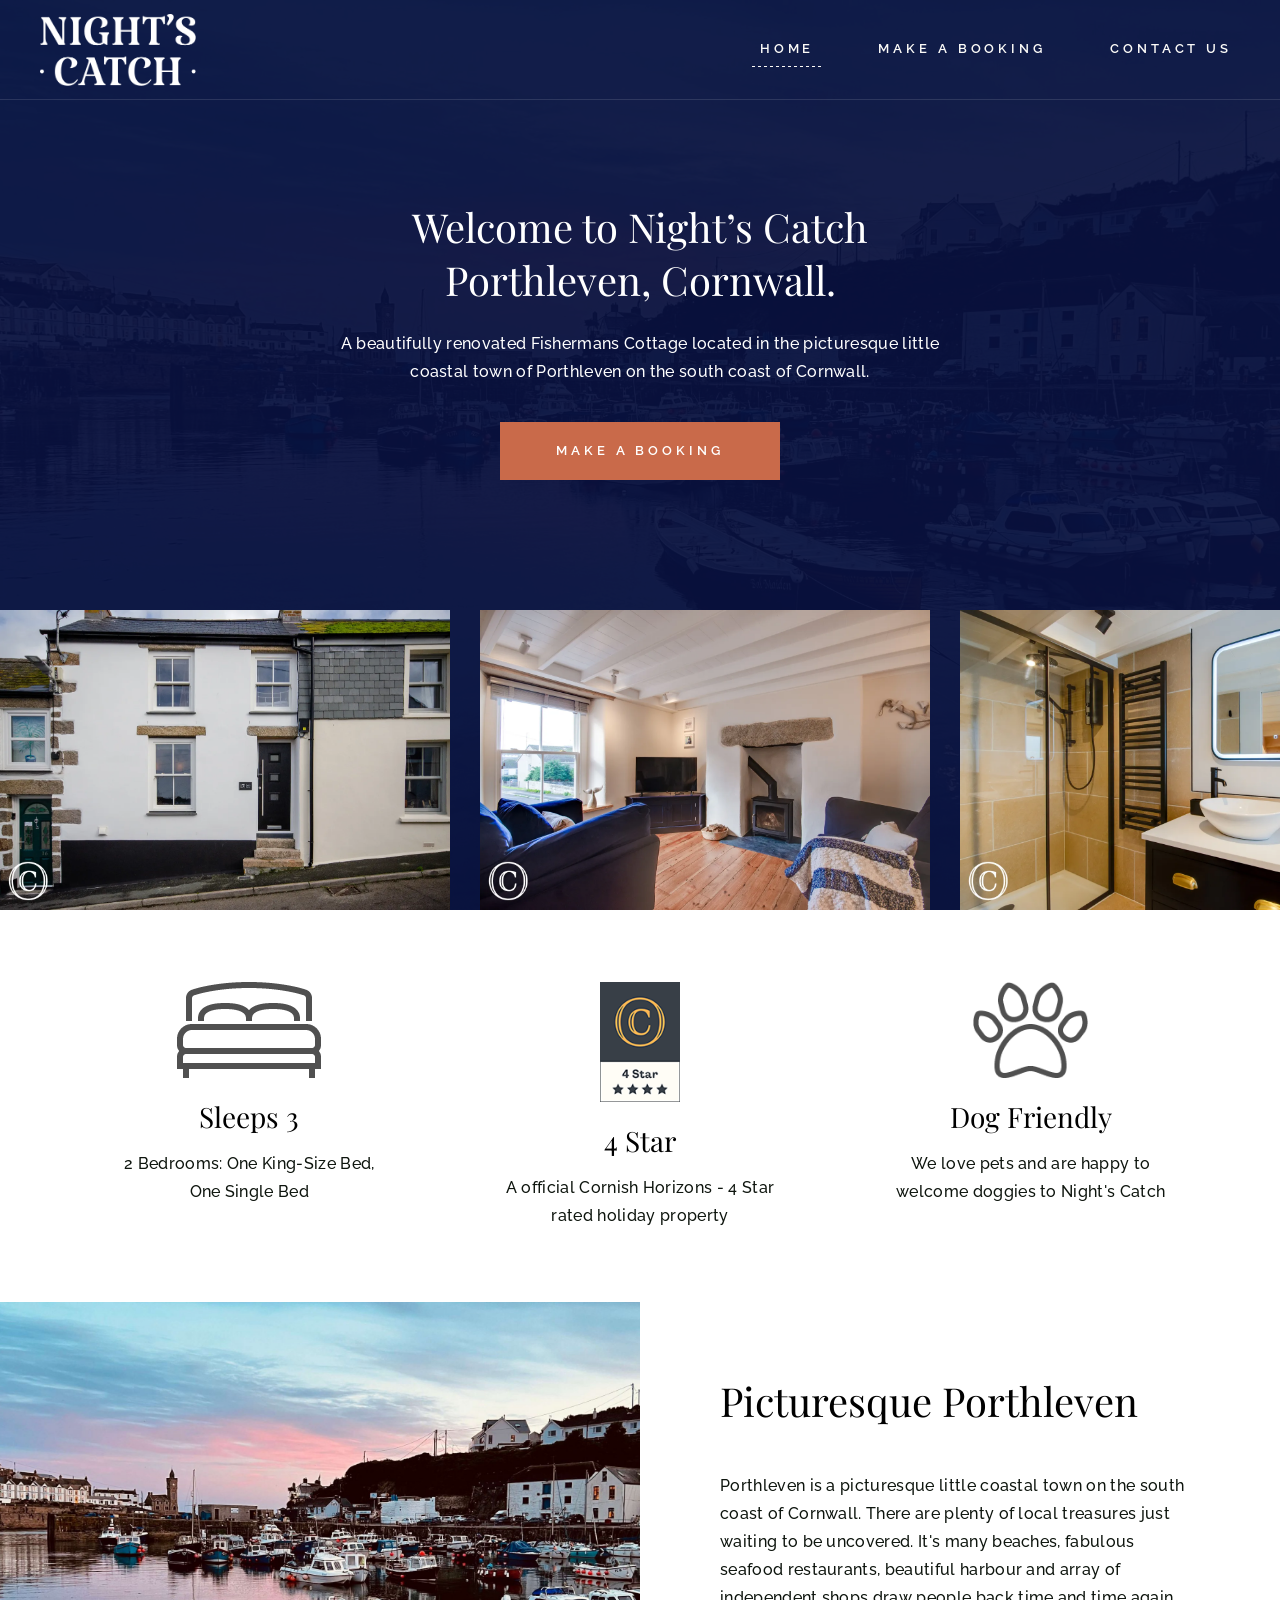
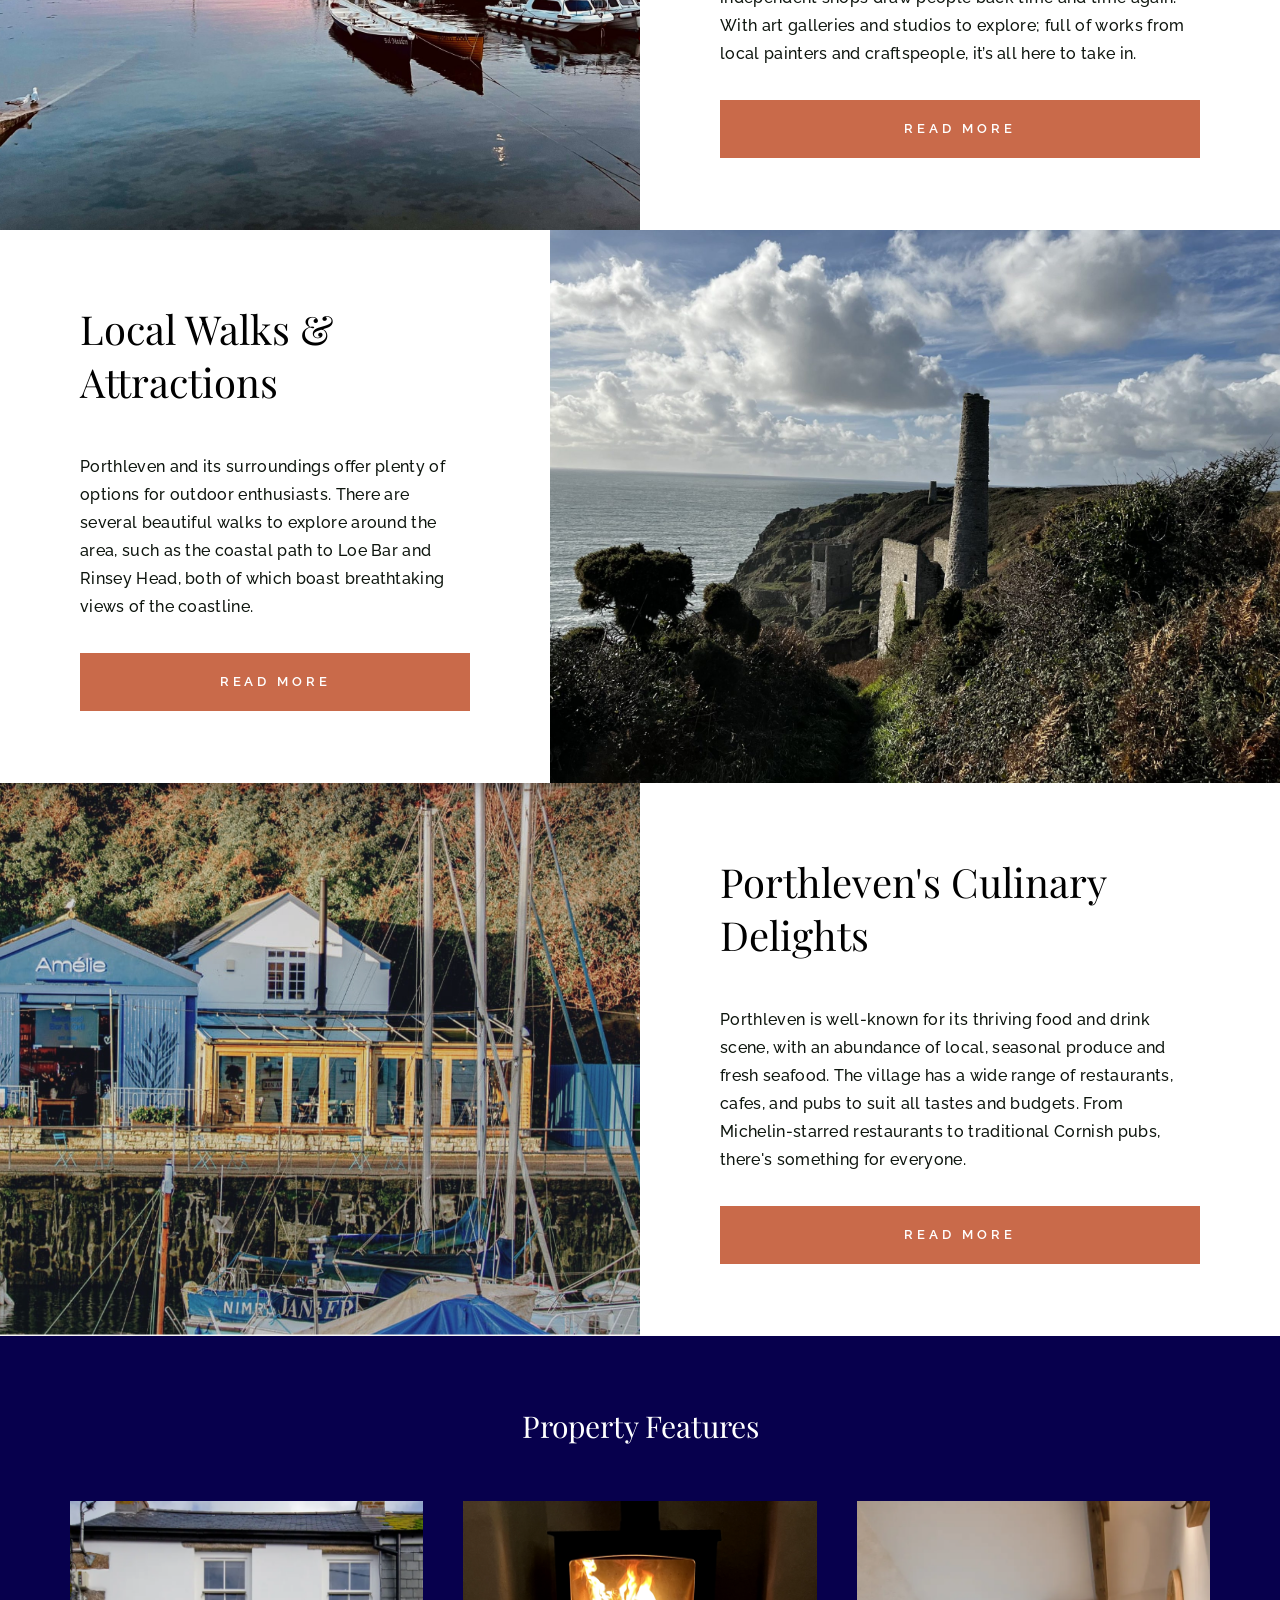
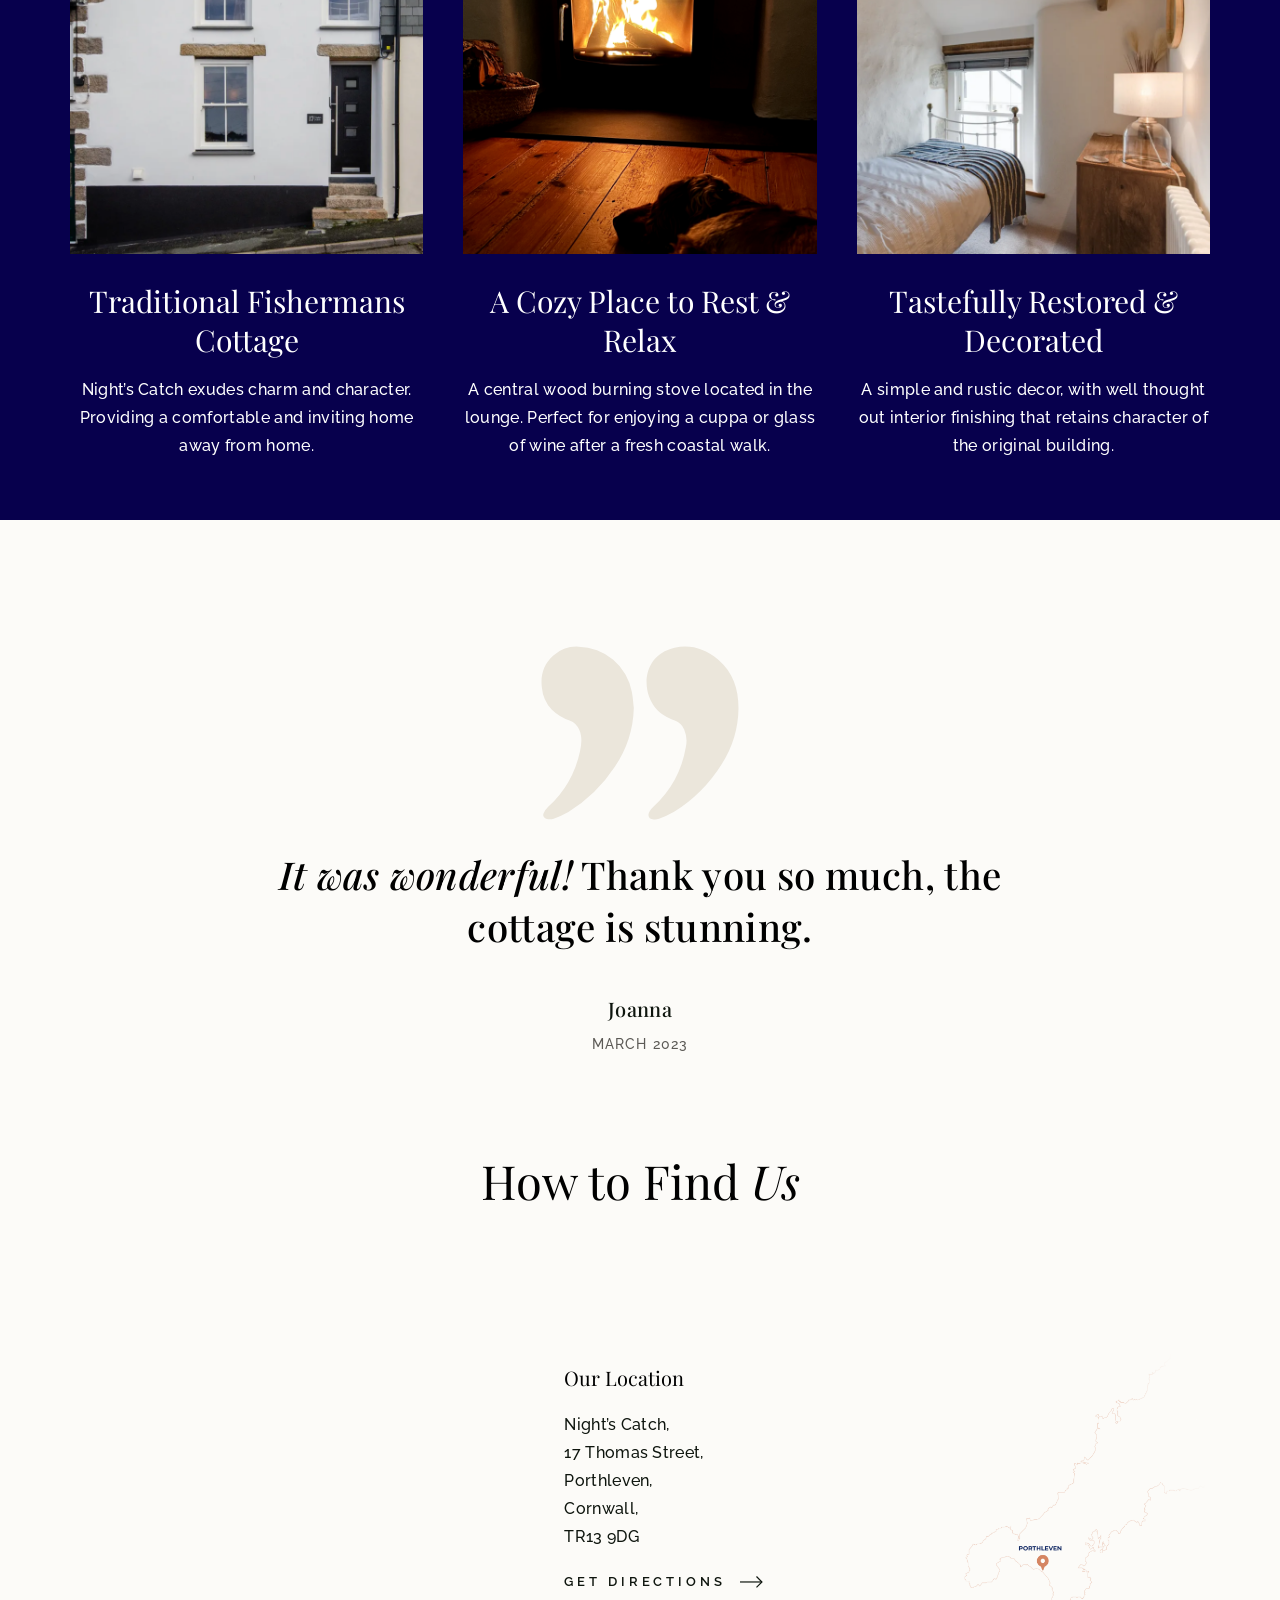
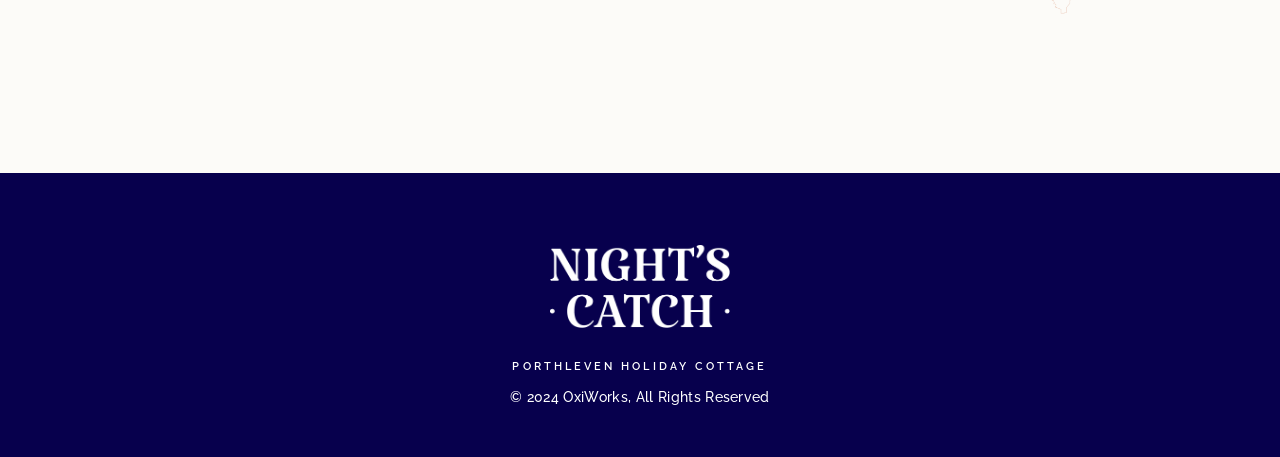
==== index.html @ b15b6267 "Initial page rebuild" ====
<!DOCTYPE html>
<html lang="en-GB">
  <head>
    <meta charset="utf-8" />
    <meta name="viewport" content="width=device-width, initial-scale=1" />
    <title>Night's Catch – Porthleven Holiday Cottage, Cornwall</title>
    <meta
      name="description"
      content="Night's Catch is a beautifully renovated Fisherman's Cottage located in the picturesque little coastal town of Porthleven on the south coast of Cornwall."
    />
    <link rel="icon" type="image/png" href="images/favicon.png" />
    <link rel="preconnect" href="https://fonts.googleapis.com" />
    <link rel="preconnect" href="https://fonts.gstatic.com" crossorigin />
    <link
      href="https://fonts.googleapis.com/css2?family=Playfair+Display:ital,wght@0,400;0,500;0,600;1,400&family=Raleway:wght@400;500;600;700&display=swap"
      rel="stylesheet"
    />
    <link rel="stylesheet" href="css/styles.css" />
  </head>
  <body>
    <a class="skip-link" href="#content">Skip to the content</a>

    <header class="site-header" id="site-header">
      <div class="header-inner">
        <a class="logo" href="#top" aria-label="Night's Catch home">
          <img src="images/logo-stacked.png" alt="Night's Catch – Porthleven Holiday Cottage, Cornwall" />
        </a>
        <nav class="nav-desktop" aria-label="Top Menu">
          <ul>
            <li class="is-active"><a href="#top"><span>Home</span></a></li>
            <li>
              <a
                href="https://www.cornishhorizons.co.uk/south-coast-cottages/porthleven/nights-nights-catch"
                target="_blank"
                rel="noopener noreferrer"
                ><span>Make a Booking</span></a
              >
            </li>
            <li>
              <a href="https://www.cornishhorizons.co.uk/contact-us" target="_blank" rel="noopener noreferrer"
                ><span>Contact Us</span></a
              >
            </li>
          </ul>
        </nav>
        <button class="menu-toggle" type="button" aria-expanded="false" aria-controls="mobile-menu">
          <span class="sr-only">Open menu</span>
          <span></span>
          <span></span>
          <span></span>
        </button>
      </div>
    </header>

    <div class="mobile-menu" id="mobile-menu" hidden>
      <nav aria-label="Mobile Menu">
        <ul>
          <li><a href="#top">Home</a></li>
          <li>
            <a
              href="https://www.cornishhorizons.co.uk/south-coast-cottages/porthleven/nights-nights-catch"
              target="_blank"
              rel="noopener noreferrer"
              >Make a Booking</a
            >
          </li>
          <li>
            <a href="https://www.cornishhorizons.co.uk/contact-us" target="_blank" rel="noopener noreferrer"
              >Contact Us</a
            >
          </li>
        </ul>
      </nav>
    </div>

    <main id="content">
      <section class="hero" id="top">
        <div class="hero-inner">
          <h1 class="hero-title">
            <a
              href="https://www.cornishhorizons.co.uk/south-coast-cottages/porthleven/nights-nights-catch"
              target="_blank"
              rel="noopener noreferrer"
              >Welcome to Night’s Catch<br />Porthleven, Cornwall.</a
            >
          </h1>
          <p class="hero-text">
            A beautifully renovated Fishermans Cottage located in the picturesque little coastal town of Porthleven
            on the south coast of Cornwall.
          </p>
          <a
            class="btn btn-filled"
            href="https://www.cornishhorizons.co.uk/south-coast-cottages/porthleven/nights-nights-catch"
            target="_blank"
            rel="noopener noreferrer"
            >Make a Booking</a
          >
        </div>

        <div class="gallery" data-gallery>
          <div class="gallery-track">
            <figure class="gallery-slide">
              <img src="images/gallery-Nights-Catch-Frontage.webp" alt="Night's Catch cottage frontage" />
            </figure>
            <figure class="gallery-slide">
              <img src="images/gallery-Nights-Catch-Lounge-View-2.webp" alt="Lounge view of Night's Catch" />
            </figure>
            <figure class="gallery-slide">
              <img src="images/gallery-Nights-Catch-Bathroom.webp" alt="Bathroom at Night's Catch" />
            </figure>
            <figure class="gallery-slide">
              <img src="images/gallery-Nights-Catch-Main-Bedroom.webp" alt="Main bedroom at Night's Catch" />
            </figure>
            <figure class="gallery-slide">
              <img src="images/gallery-Nights-Catch-Kitchen.webp" alt="Kitchen at Night's Catch" />
            </figure>
            <figure class="gallery-slide">
              <img src="images/gallery-Nights-Catch-Kitchen-2.webp" alt="Kitchen dining area at Night's Catch" />
            </figure>
            <figure class="gallery-slide">
              <img src="images/gallery-Nights-Catch-Lounge-View.webp" alt="Lounge with wood burning stove" />
            </figure>
            <figure class="gallery-slide">
              <img src="images/gallery-Nights-Catch-Lounge-View-3.webp" alt="Another lounge view at Night's Catch" />
            </figure>
            <figure class="gallery-slide">
              <img src="images/gallery-Nights-Catch-Main-Bedroom-2.webp" alt="Main bedroom second view" />
            </figure>
            <figure class="gallery-slide">
              <img src="images/gallery-Nights-Catch-Second-Bedroom.webp" alt="Second bedroom with single bed" />
            </figure>
          </div>
        </div>
      </section>

      <section class="highlights" id="highlights">
        <div class="container highlights-grid">
          <article class="highlight">
            <img src="images/icon-bed.png" alt="" width="144" height="96" />
            <h2>Sleeps 3</h2>
            <p>2 Bedrooms: One King-Size Bed, One Single Bed</p>
          </article>
          <article class="highlight">
            <img class="icon-star" src="images/icon-4star.webp" alt="" width="100" height="150" />
            <h2>4 Star</h2>
            <p>A official Cornish Horizons - 4 Star rated holiday property</p>
          </article>
          <article class="highlight">
            <img src="images/icon-dog.png" alt="" width="144" height="96" />
            <h2>Dog Friendly</h2>
            <p>We love pets and are happy to welcome doggies to Night's Catch</p>
          </article>
        </div>
      </section>

      <section class="split" id="porthleven">
        <div class="split-media" style="background-image: url('images/porthleven-harbour.jpg')" role="img" aria-label="Porthleven harbour"></div>
        <div class="split-copy">
          <h2>
            <a href="https://www.stayincornwall.co.uk/handbook/locals-guide-porthleven" target="_blank" rel="noopener noreferrer"
              >Picturesque Porthleven</a
            >
          </h2>
          <p>
            Porthleven is a picturesque little coastal town on the south coast of Cornwall. There are plenty of local
            treasures just waiting to be uncovered. It's many beaches, fabulous seafood restaurants, beautiful harbour
            and array of independent shops draw people back time and time again. With art galleries and studios to
            explore; full of works from local painters and craftspeople, it’s all here to take in.
          </p>
          <a
            class="btn btn-filled btn-dark"
            href="https://www.stayincornwall.co.uk/handbook/locals-guide-porthleven"
            target="_blank"
            rel="noopener noreferrer"
            >Read More</a
          >
        </div>
      </section>

      <section class="split split-reverse split-walks" id="walks">
        <div class="split-copy">
          <h2>
            <a href="https://www.southwestcoastpath.org.uk/" target="_blank" rel="noopener noreferrer"
              >Local Walks &amp; Attractions</a
            >
          </h2>
          <p>
            Porthleven and its surroundings offer plenty of options for outdoor enthusiasts. There are several beautiful
            walks to explore around the area, such as the coastal path to Loe Bar and Rinsey Head, both of which boast
            breathtaking views of the coastline.
          </p>
          <a
            class="btn btn-filled btn-dark"
            href="https://www.southwestcoastpath.org.uk/"
            target="_blank"
            rel="noopener noreferrer"
            >Read More</a
          >
        </div>
        <div class="split-media" style="background-image: url('images/coastal-walk.jpg')" role="img" aria-label="Coastal walk near Porthleven"></div>
      </section>

      <section class="split">
        <div class="split-media" style="background-image: url('images/amelies.png')" role="img" aria-label="Dining in Porthleven"></div>
        <div class="split-copy">
          <h2>
            <a
              href="https://www.cornishhorizons.co.uk/south-coast-cottages/porthleven/explore-porthleven/eating-out"
              target="_blank"
              rel="noopener noreferrer"
              >Porthleven's Culinary Delights</a
            >
          </h2>
          <p>
            Porthleven is well-known for its thriving food and drink scene, with an abundance of local, seasonal produce
            and fresh seafood. The village has a wide range of restaurants, cafes, and pubs to suit all tastes and
            budgets. From Michelin-starred restaurants to traditional Cornish pubs, there's something for everyone.
          </p>
          <a
            class="btn btn-filled btn-dark"
            href="https://www.cornishhorizons.co.uk/south-coast-cottages/porthleven/explore-porthleven/eating-out"
            target="_blank"
            rel="noopener noreferrer"
            >Read More</a
          >
        </div>
      </section>

      <section class="features" id="features">
        <div class="container">
          <h2 class="features-heading">Property Features</h2>
          <div class="features-grid">
            <article class="feature">
              <img src="images/feature-cottage.png" alt="Exterior of the traditional fisherman's cottage" />
              <h3>Traditional Fishermans Cottage</h3>
              <p>Night’s Catch exudes charm and character. Providing a comfortable and inviting home away from home.</p>
            </article>
            <article class="feature">
              <img src="images/feature-stove.png" alt="Wood burning stove in the lounge" />
              <h3>A Cozy Place to Rest &amp; Relax</h3>
              <p>
                A central wood burning stove located in the lounge. Perfect for enjoying a cuppa or glass of wine after
                a fresh coastal walk.
              </p>
            </article>
            <article class="feature">
              <img src="images/feature-bedroom.png" alt="Tastefully restored bedroom" />
              <h3>Tastefully Restored &amp; Decorated</h3>
              <p>
                A simple and rustic decor, with well thought out interior finishing that retains character of the
                original building.
              </p>
            </article>
          </div>
        </div>
      </section>

      <section class="testimonial" id="testimonial">
        <div class="container testimonial-inner">
          <svg class="quote-mark" xmlns="http://www.w3.org/2000/svg" width="198.5" height="174.429" viewBox="0 0 198.5 174.429" aria-hidden="true">
            <g transform="translate(0.5 0.538)" fill="currentColor">
              <path d="M37.093.129A35.444,35.444,0,0,0,11.912,8.985C2.211,17.579-1.241,28.481.391,41.2a37,37,0,0,0,9.776,21.841A47.791,47.791,0,0,0,28.143,74.058a16.606,16.606,0,0,1,9.832,9.72c2.908,6.961,2.233,14.091.657,21.09a105.583,105.583,0,0,1-31.9,55.8,20.04,20.04,0,0,0-4.484,6.248,4.053,4.053,0,0,0,3.19,5.967,13.453,13.453,0,0,0,6.755-.3,82.279,82.279,0,0,0,14.748-6.661,151.366,151.366,0,0,0,46.59-45.37A109.673,109.673,0,0,0,92.539,61.73c-.638-5.441-.957-10.977-2.008-16.343A55.071,55.071,0,0,0,37.093.129Z" />
              <path d="M127.752,12.964C115.18,2.456,100.394-2.4,84.333,1.161,52.116,8.31,50.239,43.886,65.081,61.6c5.141,6.173,12.046,9.795,19.4,12.609a16.418,16.418,0,0,1,9.382,8.913,29.571,29.571,0,0,1,1.557,18.2A104.213,104.213,0,0,1,62.98,160.671a20.641,20.641,0,0,0-4.015,4.916c-2.27,4.015-.281,7.505,4.316,7.749a12.984,12.984,0,0,0,5.329-.619,99,99,0,0,0,15.123-7.036,150.747,150.747,0,0,0,47.678-47.716,106.183,106.183,0,0,0,16.887-56.1C148.317,42.7,142.913,25.667,127.752,12.964Z" transform="translate(49.202 -0.002)" />
            </g>
          </svg>
          <blockquote>
            <p>
              <em>It was wonderful!</em> Thank you so much, the cottage is stunning.
            </p>
            <footer>
              <cite>Joanna</cite>
              <span>March 2023</span>
            </footer>
          </blockquote>
        </div>
      </section>

      <section class="find-us" id="find-us">
        <div class="container">
          <h2>How to Find <em>Us</em></h2>
          <div class="find-grid">
            <div class="find-map">
              <iframe
                title="Night's Catch on Google Maps"
                src="https://maps.google.com/maps?q=17%20Thomas%20Street%2C%20Porthleven%2C%20TR13%209DG&amp;t=m&amp;z=15&amp;output=embed&amp;iwloc=near"
                loading="lazy"
                referrerpolicy="no-referrer-when-downgrade"
                allowfullscreen
              ></iframe>
            </div>
            <div class="find-copy">
              <h3>Our Location</h3>
              <p>
                Night’s Catch,<br />
                17 Thomas Street,<br />
                Porthleven,<br />
                Cornwall,<br />
                TR13 9DG
              </p>
              <a
                class="btn btn-text"
                href="https://www.google.com/maps/place/17+Thomas+St,+Porthleven,+Helston+TR13+9DG/@50.0854587,-5.3140645,18z/data=!4m5!3m4!1s0x486ad8488ead95af:0xccd71a6b561ec2c3!8m2!3d50.0855809!4d-5.3130667"
                target="_blank"
                rel="noopener noreferrer"
              >
                <span>Get Directions</span>
                <svg xmlns="http://www.w3.org/2000/svg" width="23" viewBox="0 0 22.976 11.969" aria-hidden="true">
                  <path d="m16.469.527 5.447 5.516-5.447 5.392" fill="none" stroke="currentColor" stroke-width="1.2" />
                  <path d="M0 5.974h21.5" fill="none" stroke="currentColor" stroke-width="1.2" />
                </svg>
              </a>
            </div>
            <div class="find-illustration">
              <img src="images/map-illustration.png" alt="Illustrated map of Porthleven" />
            </div>
          </div>
        </div>
      </section>
    </main>

    <footer class="site-footer">
      <div class="container footer-inner">
        <a class="footer-logo" href="#top">
          <img src="images/logo-stacked.png" alt="Night's Catch" />
        </a>
        <p class="footer-tag">Porthleven Holiday Cottage</p>
        <p class="footer-copy">© 2024 <a href="https://oxiworks.co.uk" target="_blank" rel="noopener noreferrer">OxiWorks</a>, All Rights Reserved</p>
      </div>
    </footer>

    <script src="js/main.js"></script>
  </body>
</html>
---- css/styles.css ----
:root {
  --navy: #08123f;
  --navy-deep: #07004d;
  --ink: #0e150e;
  --cream: #fcfbf8;
  --sand: #d7cdba;
  --terracotta: #c96a4a;
  --terracotta-hover: #d55437;
  --white: #ffffff;
  --muted: #5c5a56;
  --header-h: 100px;
  --max: 1140px;
}

*,
*::before,
*::after {
  box-sizing: border-box;
}

html {
  scroll-behavior: smooth;
}

body {
  margin: 0;
  font-family: Raleway, sans-serif;
  font-size: 16px;
  line-height: 1.75;
  font-weight: 500;
  letter-spacing: 0.02em;
  color: var(--ink);
  background: var(--white);
  -webkit-font-smoothing: antialiased;
}

img {
  max-width: 100%;
  height: auto;
  display: block;
}

a {
  color: inherit;
  text-decoration: none;
}

h1,
h2,
h3,
h4,
h5,
h6 {
  font-family: "Playfair Display", serif;
  font-weight: 400;
  letter-spacing: 0;
  color: #000;
  margin: 0 0 20px;
}

p {
  margin: 0 0 1em;
}

p:last-child {
  margin-bottom: 0;
}

.sr-only,
.skip-link {
  position: absolute;
  width: 1px;
  height: 1px;
  padding: 0;
  margin: -1px;
  overflow: hidden;
  clip: rect(0, 0, 0, 0);
  white-space: nowrap;
  border: 0;
}

.skip-link:focus {
  position: fixed;
  top: 12px;
  left: 12px;
  z-index: 2000;
  width: auto;
  height: auto;
  margin: 0;
  clip: auto;
  padding: 10px 16px;
  background: var(--cream);
  color: var(--ink);
}

.container {
  width: min(var(--max), calc(100% - 80px));
  margin: 0 auto;
}

/* Header */
.site-header {
  position: fixed;
  inset: 0 0 auto;
  z-index: 100;
  height: var(--header-h);
  background: transparent;
  border-bottom: 1px solid rgba(255, 255, 255, 0.12);
  transition: background-color 0.3s ease, box-shadow 0.3s ease, border-color 0.3s ease;
}

.site-header.is-scrolled {
  background: rgba(8, 18, 63, 0.96);
}

.header-inner {
  display: flex;
  align-items: center;
  justify-content: space-between;
  height: 100%;
  padding: 0 40px;
}

.logo img {
  height: 72px;
  width: auto;
}

.nav-desktop ul {
  display: flex;
  align-items: center;
  gap: 48px;
  list-style: none;
  margin: 0;
  padding: 0;
}

.nav-desktop a {
  display: flex;
  align-items: center;
  height: var(--header-h);
  color: var(--cream);
  font-size: 13px;
  line-height: 1.15;
  letter-spacing: 0.3em;
  font-weight: 600;
  text-transform: uppercase;
}

.nav-desktop a span {
  position: relative;
  padding: 0 8px;
}

.nav-desktop a span::after,
.nav-desktop .is-active a span::after {
  content: "";
  position: absolute;
  left: 0;
  bottom: -10px;
  width: 100%;
  height: 1px;
  background-image: linear-gradient(to right, currentColor 50%, transparent 50%);
  background-size: 6px 1px;
  background-repeat: repeat-x;
  opacity: 0;
}

.nav-desktop .is-active a span::after,
.nav-desktop a:hover span::after {
  opacity: 1;
}

.menu-toggle {
  display: none;
  width: 42px;
  height: 42px;
  padding: 0;
  border: 0;
  background: transparent;
  cursor: pointer;
}

.menu-toggle span {
  display: block;
  width: 24px;
  height: 2px;
  margin: 5px auto;
  background: var(--cream);
  transition: transform 0.25s ease, opacity 0.25s ease;
}

.menu-toggle.is-open span:nth-child(2) {
  transform: translateY(7.5px) rotate(45deg);
}

.menu-toggle.is-open span:nth-child(3) {
  opacity: 0;
}

.menu-toggle.is-open span:nth-child(4) {
  transform: translateY(-7.5px) rotate(-45deg);
}

.mobile-menu {
  position: fixed;
  inset: 0;
  z-index: 90;
  display: flex;
  align-items: center;
  justify-content: center;
  background: rgba(8, 18, 63, 0.96);
  text-align: center;
}

.mobile-menu[hidden] {
  display: none;
}

.mobile-menu ul {
  list-style: none;
  margin: 0;
  padding: 0;
}

.mobile-menu a {
  display: block;
  padding: 18px 12px;
  color: var(--cream);
  font-size: 15px;
  letter-spacing: 0.3em;
  font-weight: 600;
  text-transform: uppercase;
}

/* Buttons */
.btn {
  display: inline-flex;
  align-items: center;
  justify-content: center;
  gap: 14px;
  font-family: Raleway, sans-serif;
  font-size: 13px;
  line-height: 1.08;
  letter-spacing: 0.3em;
  font-weight: 600;
  text-transform: uppercase;
  border: 0;
  cursor: pointer;
}

.btn-filled {
  position: relative;
  z-index: 1;
  overflow: hidden;
  padding: 22px 56px;
  color: var(--white);
  background: #c96a4a;
}

.btn-filled::after {
  content: "";
  position: absolute;
  inset: 0;
  background: var(--terracotta-hover);
  transform: scaleX(0);
  transform-origin: left;
  transition: transform 0.7s cubic-bezier(0.37, 0.08, 0.02, 0.93);
  z-index: -1;
}

.btn-filled:hover::after {
  transform: scaleX(1);
}

.btn-dark {
  color: var(--white);
}

.btn-text {
  padding: 8px 0;
  color: var(--ink);
}

.btn-text svg {
  width: 23px;
  height: auto;
}

/* Hero */
.hero {
  position: relative;
  padding: 200px 0 0;
  color: var(--white);
  background-color: #08123ff2;
  background-image: url("../images/porthleven-harbour.jpg");
  background-size: cover;
  background-position: center;
}

.hero::before {
  content: "";
  position: absolute;
  inset: 0;
  background: #08123f;
  opacity: 0.94;
}

.hero-inner,
.gallery {
  position: relative;
  z-index: 1;
}

.hero-inner {
  width: min(900px, calc(100% - 80px));
  margin: 0 auto;
  text-align: center;
  padding: 0 4%;
}

.hero-title {
  font-size: clamp(32px, 4vw, 40px);
  line-height: 1.325;
  color: var(--white);
  margin: 0 0 24px;
}

.hero-title a {
  color: var(--white);
}

.hero-text {
  max-width: 640px;
  margin: 0 auto 36px;
  color: var(--white);
}

/* Gallery */
.gallery {
  margin-top: 130px;
  overflow: hidden;
}

.gallery-track {
  display: flex;
  gap: 30px;
  width: max-content;
  animation: gallery-marquee 42s linear infinite;
}

.gallery-track:hover {
  animation-play-state: paused;
}

.gallery-slide {
  margin: 0;
  flex: 0 0 450px;
}

.gallery-slide img {
  width: 450px;
  height: 300px;
  object-fit: cover;
}

@keyframes gallery-marquee {
  from {
    transform: translateX(0);
  }
  to {
    transform: translateX(-50%);
  }
}

/* Highlights */
.highlights {
  padding: 72px 0;
  background: var(--white);
}

.highlights-grid {
  display: grid;
  grid-template-columns: repeat(3, 1fr);
  gap: 32px;
}

.highlight {
  text-align: center;
  padding: 0 12%;
}

.highlight img {
  margin: 0 auto 18px;
  height: 96px;
  width: auto;
}

.highlight .icon-star {
  height: 120px;
}

.highlight h2 {
  font-size: 28px;
  line-height: 1.5;
  margin: 0 0 12px;
}

.highlight p {
  color: var(--ink);
}

/* Split sections */
.split {
  display: grid;
  grid-template-columns: 1fr 1fr;
  min-height: 520px;
  background: var(--white);
}

.split-walks {
  grid-template-columns: 43% 57%;
}

.split-media {
  min-height: 495px;
  background-size: cover;
  background-position: center;
  background-repeat: no-repeat;
}

.split-copy {
  display: flex;
  flex-direction: column;
  justify-content: center;
  padding: 72px 80px;
}

.split-copy h2 {
  font-size: clamp(32px, 3.2vw, 40px);
  line-height: 1.325;
}

.split-copy h2 a:hover {
  color: var(--navy);
}

.split-copy p {
  margin: 25px 0 32px;
}

/* Features */
.features {
  padding: 64px 0 60px;
  background: var(--navy-deep);
  color: var(--white);
  text-align: center;
}

.features-heading,
.features h3,
.features p {
  color: var(--white);
}

.features-heading {
  font-size: 30px;
  margin-bottom: 48px;
}

.features-grid {
  display: grid;
  grid-template-columns: repeat(3, 1fr);
  gap: 40px;
}

.feature img {
  width: 100%;
  aspect-ratio: 1;
  object-fit: cover;
  margin-bottom: 28px;
}

.feature h3 {
  font-size: 30px;
  line-height: 1.3;
  margin-bottom: 16px;
}

/* Testimonial */
.testimonial {
  background: var(--cream);
  padding: 126px 0 43px;
  text-align: center;
}

.testimonial-inner {
  position: relative;
  padding: 0 12%;
}

.quote-mark {
  width: min(198px, 40%);
  height: auto;
  color: var(--sand);
  opacity: 0.45;
  margin: 0 auto 20px;
}

.testimonial blockquote {
  margin: 0;
}

.testimonial p {
  font-family: "Playfair Display", serif;
  font-size: clamp(28px, 3vw, 40px);
  line-height: 1.35;
  color: #000;
}

.testimonial em {
  font-style: italic;
}

.testimonial footer {
  margin-top: 28px;
}

.testimonial cite {
  display: block;
  font-family: "Playfair Display", serif;
  font-style: normal;
  font-size: 20px;
}

.testimonial footer span {
  display: block;
  margin-top: 6px;
  font-size: 14px;
  letter-spacing: 0.08em;
  text-transform: uppercase;
  color: var(--muted);
}

/* Find us */
.find-us {
  background: var(--cream);
  padding: 40px 0 80px;
}

.find-us h2 {
  font-size: clamp(35px, 4vw, 47px);
  text-align: center;
  margin-bottom: 42px;
}

.find-us h2 em {
  font-style: italic;
}

.find-grid {
  display: grid;
  grid-template-columns: 1.2fr 0.9fr 0.7fr;
  gap: 40px;
  align-items: center;
}

.find-map {
  min-height: 360px;
}

.find-map iframe {
  width: 100%;
  height: 420px;
  border: 0;
}

.find-copy h3 {
  font-size: 20px;
  margin-bottom: 16px;
}

.find-illustration img {
  width: 100%;
  max-width: 320px;
  margin-left: auto;
}

/* Footer */
.site-footer {
  background: var(--navy-deep);
  color: var(--white);
  text-align: center;
  padding: 72px 24px 48px;
}

.footer-inner {
  display: flex;
  flex-direction: column;
  align-items: center;
}

.footer-logo img {
  width: 180px;
  margin-bottom: 32px;
}

.footer-tag {
  font-size: 11px;
  font-weight: 600;
  letter-spacing: 0.28em;
  text-transform: uppercase;
  line-height: 13px;
  margin-bottom: 12px;
}

.footer-copy {
  font-size: 14px;
  color: var(--white);
}

.footer-copy a:hover {
  color: var(--sand);
}

/* Responsive */
@media (max-width: 1024px) {
  .container {
    width: min(100% - 48px, 100%);
  }

  .hero {
    padding-top: 120px;
  }

  .gallery {
    margin-top: 80px;
  }

  .split,
  .split-walks {
    grid-template-columns: 1fr;
  }

  .split-copy {
    padding: 48px 24px 60px;
  }

  .split-media {
    min-height: 430px;
  }

  .features-grid,
  .highlights-grid,
  .find-grid {
    grid-template-columns: 1fr;
  }

  .find-illustration {
    display: none;
  }

  .highlight {
    padding: 24px 8px 0;
  }
}

@media (max-width: 767px) {
  .header-inner {
    padding: 0 20px;
  }

  .nav-desktop {
    display: none;
  }

  .menu-toggle {
    display: block;
  }

  .logo img {
    height: 56px;
  }

  .hero-inner {
    width: calc(100% - 48px);
    padding: 0;
  }

  .gallery-slide,
  .gallery-slide img {
    width: 300px;
    height: 200px;
  }

  .gallery-slide {
    flex-basis: 300px;
  }

  .btn-filled {
    padding: 18px 36px;
  }

  .testimonial {
    padding: 44px 0 20px;
  }

  .testimonial-inner {
    padding: 0;
  }

  .find-map iframe {
    height: 280px;
  }
}
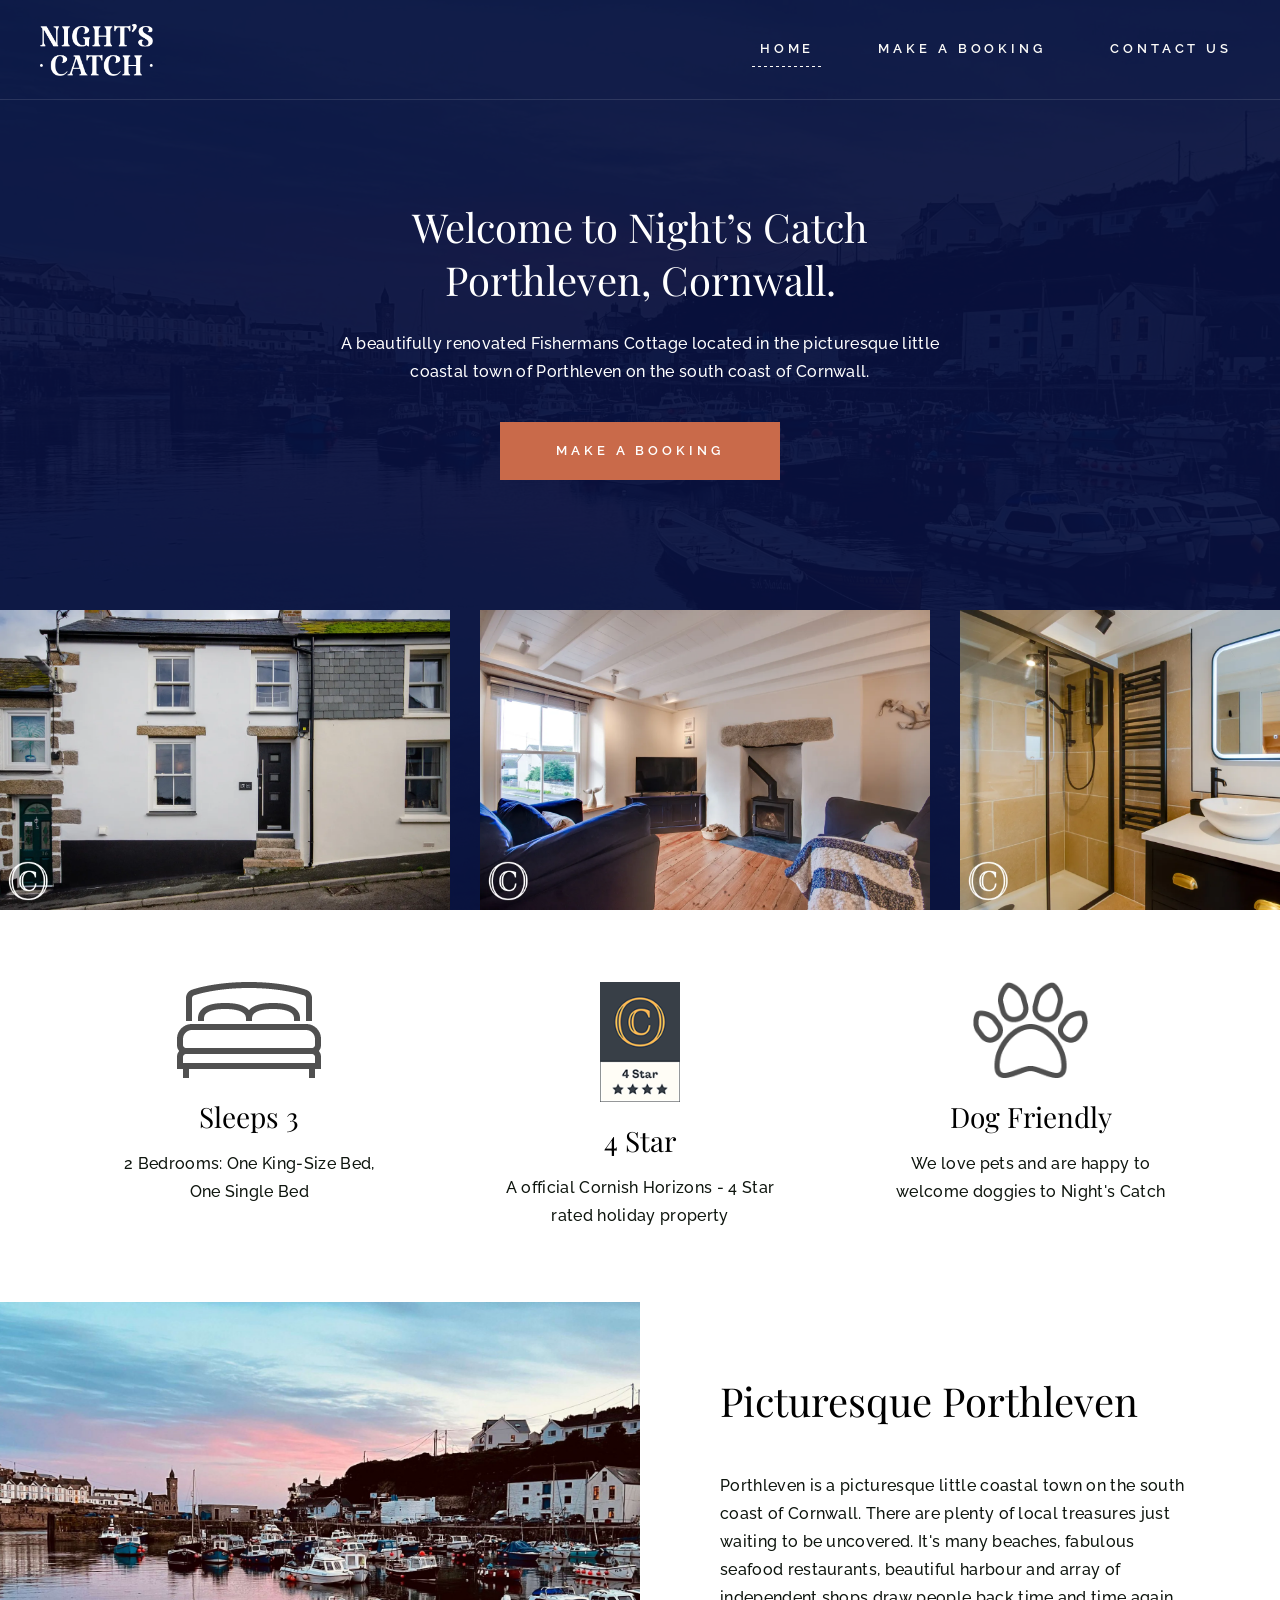
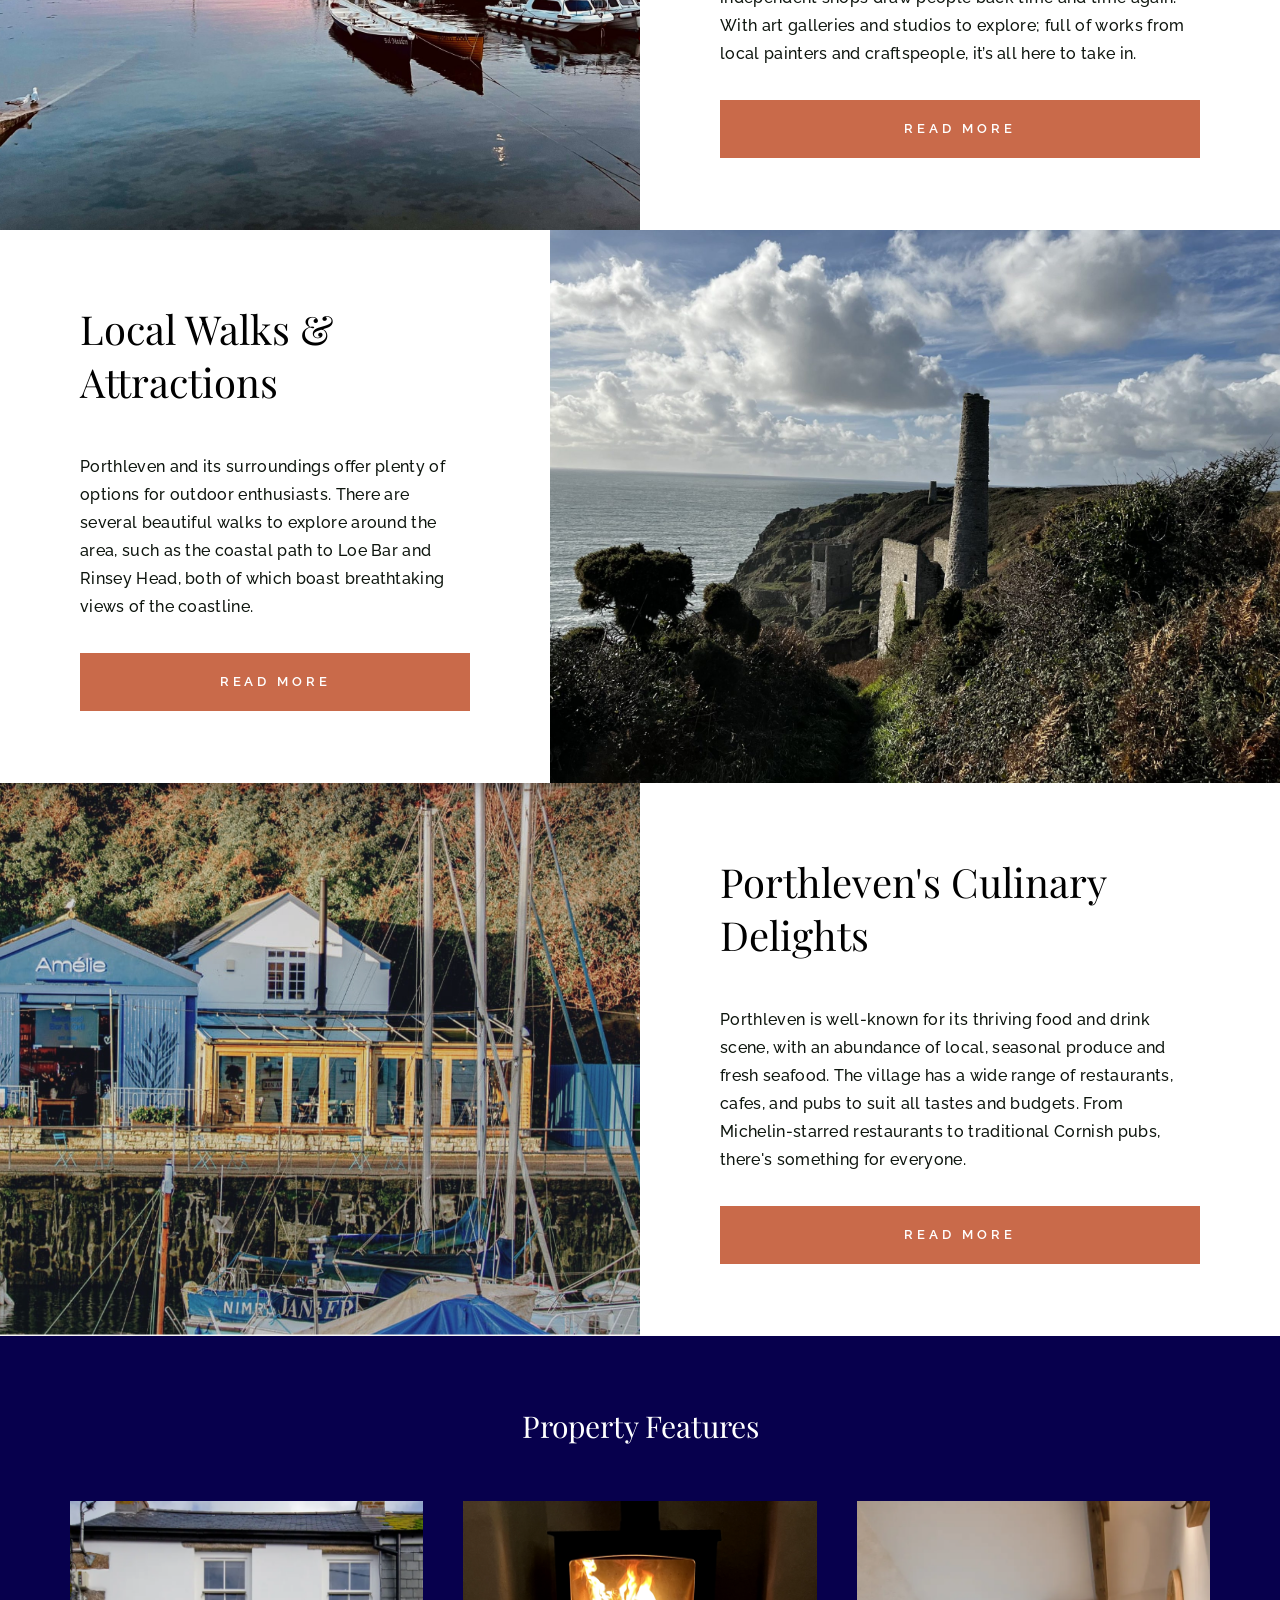
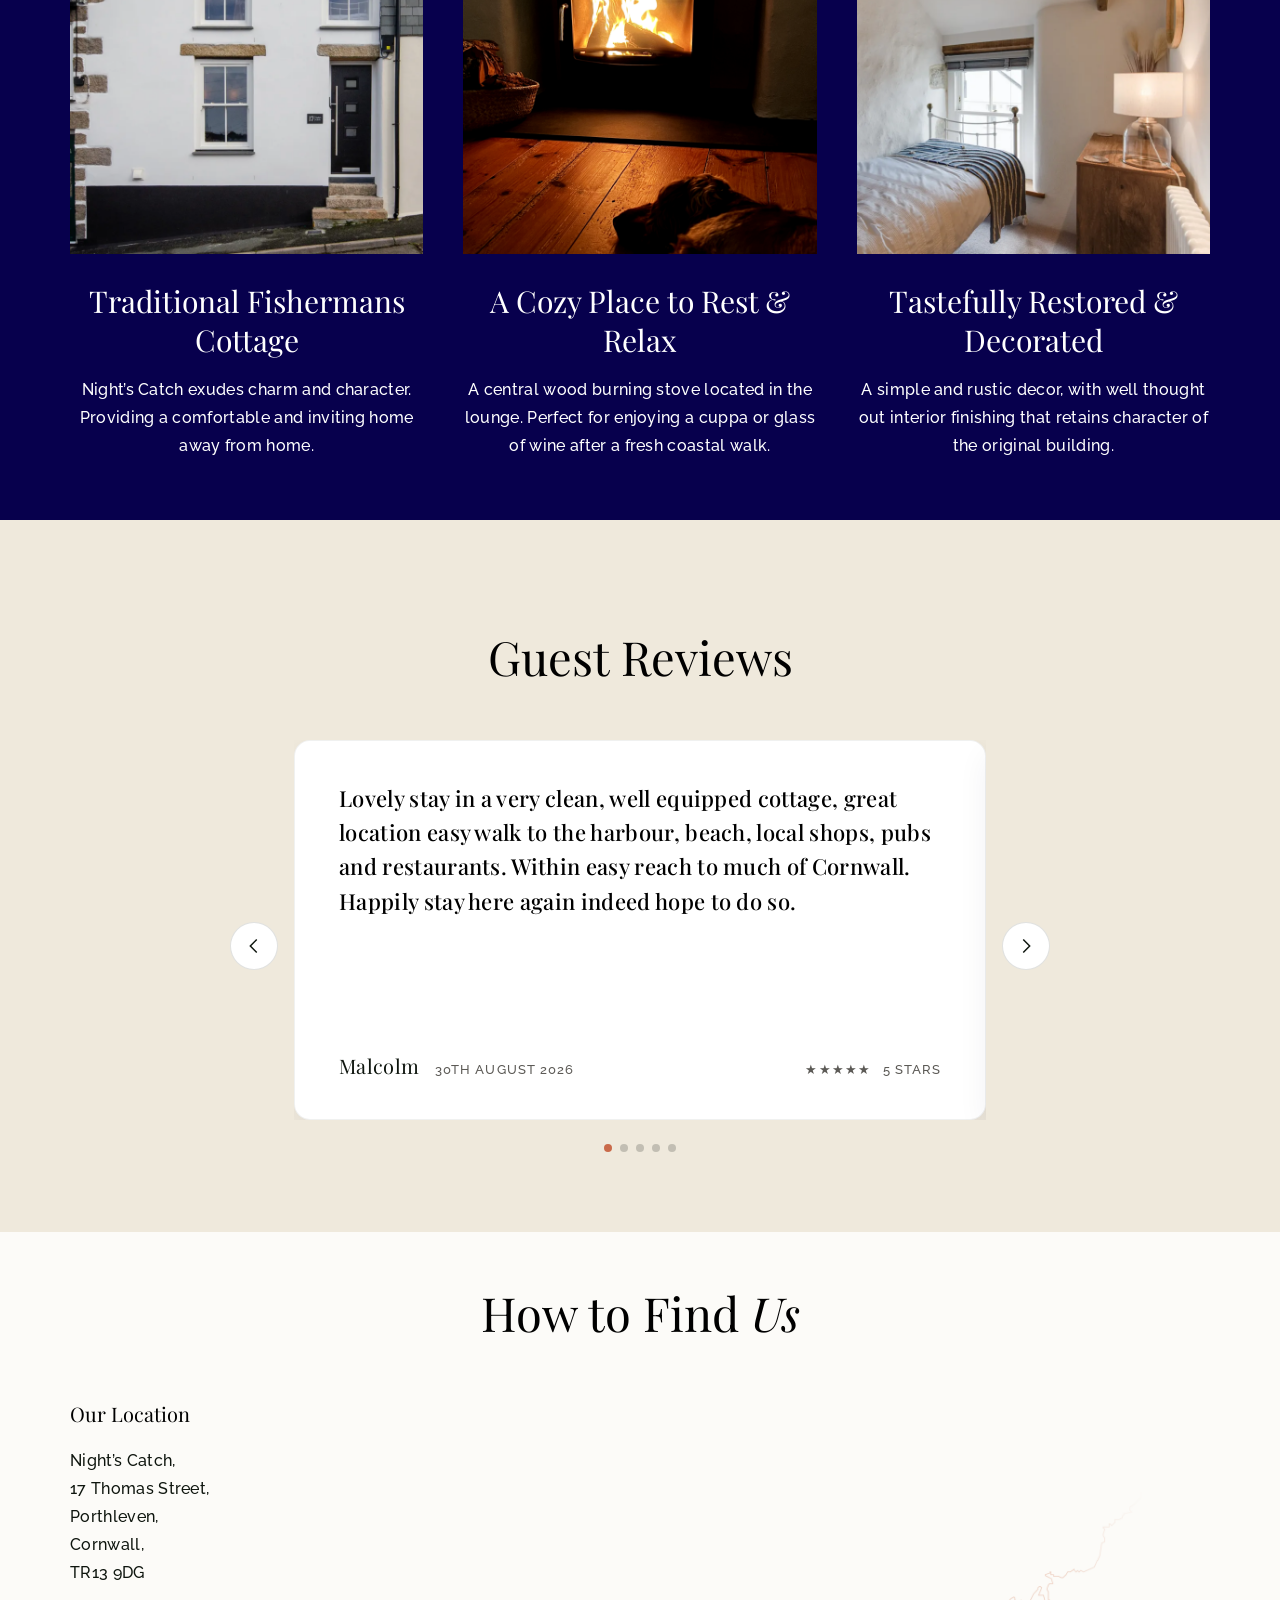
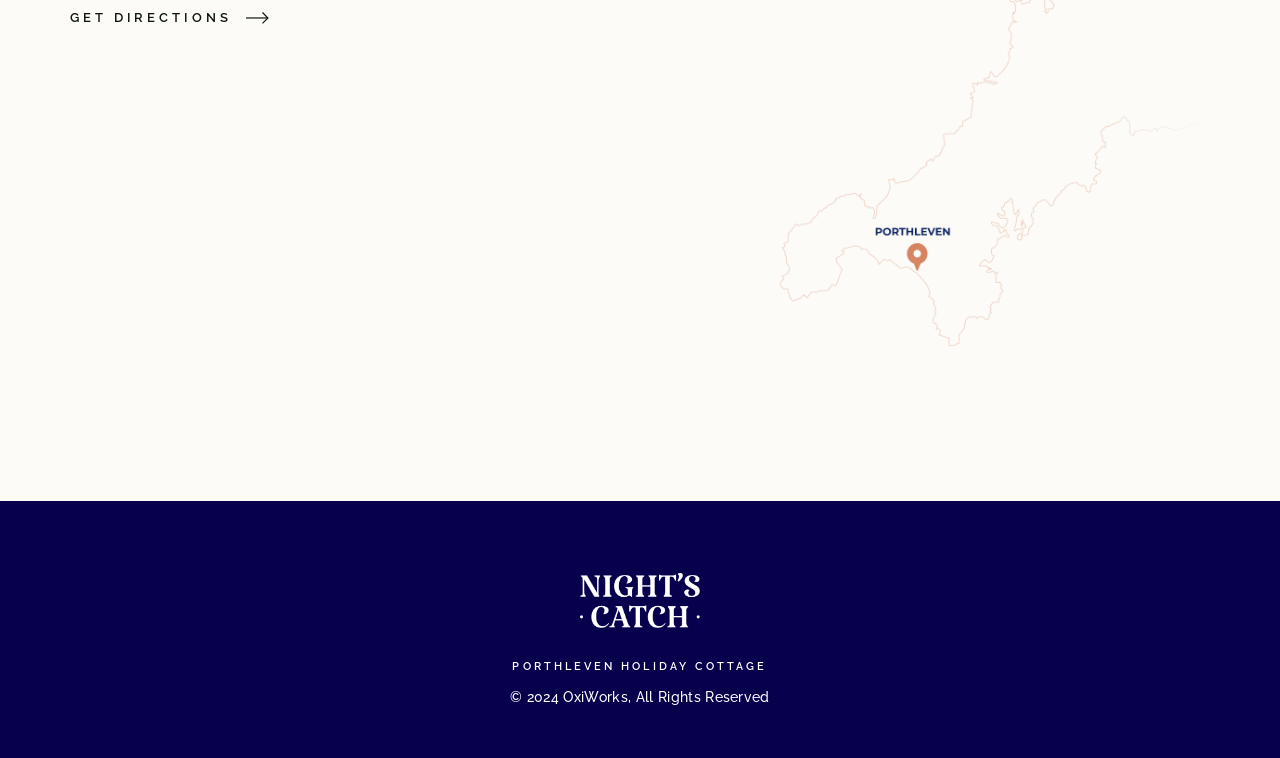
==== commit 5bfce5bc: "SEO sorted" ====
--- a/index.html
+++ b/index.html
@@ -3,12 +3,42 @@
   <head>
     <meta charset="utf-8" />
     <meta name="viewport" content="width=device-width, initial-scale=1" />
-    <title>Night's Catch – Porthleven Holiday Cottage, Cornwall</title>
+    <title>Night's Catch | 4-Star Dog-Friendly Holiday Cottage in Porthleven, Cornwall</title>
     <meta
       name="description"
-      content="Night's Catch is a beautifully renovated Fisherman's Cottage located in the picturesque little coastal town of Porthleven on the south coast of Cornwall."
-    />
+      content="Night's Catch is a 4-star, dog-friendly fisherman's cottage in Porthleven, Cornwall. Sleeps 3, two bedrooms, wood-burning stove, short walk to the harbour and beach. Book with Cornish Horizons."
+    />
+    <meta name="robots" content="index, follow, max-image-preview:large, max-snippet:-1, max-video-preview:-1" />
+    <meta name="author" content="Night's Catch" />
+    <meta name="theme-color" content="#08123f" />
+    <link rel="canonical" href="https://nightscatch.co.uk/" />
+    <link rel="sitemap" type="application/xml" href="https://nightscatch.co.uk/sitemap.xml" />
     <link rel="icon" type="image/png" href="images/favicon.png" />
+    <link rel="apple-touch-icon" href="images/favicon.png" />
+    <meta property="og:type" content="website" />
+    <meta property="og:locale" content="en_GB" />
+    <meta property="og:site_name" content="Night's Catch" />
+    <meta property="og:url" content="https://nightscatch.co.uk/" />
+    <meta
+      property="og:title"
+      content="Night's Catch | 4-Star Dog-Friendly Holiday Cottage in Porthleven, Cornwall"
+    />
+    <meta
+      property="og:description"
+      content="A beautifully renovated fisherman's cottage in Porthleven. Sleeps 3, dog friendly, short walk to the harbour, beach, pubs and restaurants."
+    />
+    <meta property="og:image" content="https://nightscatch.co.uk/images/gallery-Nights-Catch-Frontage.webp" />
+    <meta property="og:image:alt" content="The whitewashed front of Night's Catch cottage in Porthleven" />
+    <meta name="twitter:card" content="summary_large_image" />
+    <meta
+      name="twitter:title"
+      content="Night's Catch | 4-Star Dog-Friendly Holiday Cottage in Porthleven"
+    />
+    <meta
+      name="twitter:description"
+      content="4-star fisherman's cottage in Porthleven, Cornwall. Sleeps 3, dog friendly, walk to the harbour and beach."
+    />
+    <meta name="twitter:image" content="https://nightscatch.co.uk/images/gallery-Nights-Catch-Frontage.webp" />
     <link rel="preconnect" href="https://fonts.googleapis.com" />
     <link rel="preconnect" href="https://fonts.gstatic.com" crossorigin />
     <link
@@ -16,6 +46,57 @@
       rel="stylesheet"
     />
     <link rel="stylesheet" href="css/styles.css" />
+    <script type="application/ld+json">
+      {
+        "@context": "https://schema.org",
+        "@type": "LodgingBusiness",
+        "name": "Night's Catch",
+        "alternateName": "Night's Catch Porthleven",
+        "description": "A 4-star, dog-friendly renovated fisherman's cottage in Porthleven, Cornwall. Sleeps 3 with one king-size bedroom and one single bedroom.",
+        "url": "https://nightscatch.co.uk/",
+        "image": [
+          "https://nightscatch.co.uk/images/gallery-Nights-Catch-Frontage.webp",
+          "https://nightscatch.co.uk/images/gallery-Nights-Catch-Lounge-View.webp",
+          "https://nightscatch.co.uk/images/gallery-Nights-Catch-Kitchen.webp"
+        ],
+        "address": {
+          "@type": "PostalAddress",
+          "streetAddress": "17 Thomas Street",
+          "addressLocality": "Porthleven",
+          "addressRegion": "Cornwall",
+          "postalCode": "TR13 9DG",
+          "addressCountry": "GB"
+        },
+        "geo": {
+          "@type": "GeoCoordinates",
+          "latitude": 50.0855809,
+          "longitude": -5.3130667
+        },
+        "hasMap": "https://www.google.com/maps/place/17+Thomas+St,+Porthleven,+Helston+TR13+9DG/@50.0854587,-5.3140645,18z",
+        "petsAllowed": true,
+        "starRating": {
+          "@type": "Rating",
+          "ratingValue": "4",
+          "bestRating": "5"
+        },
+        "numberOfRooms": 2,
+        "amenityFeature": [
+          { "@type": "LocationFeatureSpecification", "name": "Wood-burning stove", "value": true },
+          { "@type": "LocationFeatureSpecification", "name": "WiFi", "value": true },
+          { "@type": "LocationFeatureSpecification", "name": "Dog friendly", "value": true }
+        ],
+        "aggregateRating": {
+          "@type": "AggregateRating",
+          "ratingValue": "4.8",
+          "reviewCount": "5",
+          "bestRating": "5",
+          "worstRating": "1"
+        },
+        "sameAs": [
+          "https://www.cornishhorizons.co.uk/cottage/oc-26807-nights-catch"
+        ]
+      }
+    </script>
   </head>
   <body>
     <a class="skip-link" href="#content">Skip to the content</a>
@@ -255,23 +336,85 @@
         </div>
       </section>
 
-      <section class="testimonial" id="testimonial">
-        <div class="container testimonial-inner">
-          <svg class="quote-mark" xmlns="http://www.w3.org/2000/svg" width="198.5" height="174.429" viewBox="0 0 198.5 174.429" aria-hidden="true">
-            <g transform="translate(0.5 0.538)" fill="currentColor">
-              <path d="M37.093.129A35.444,35.444,0,0,0,11.912,8.985C2.211,17.579-1.241,28.481.391,41.2a37,37,0,0,0,9.776,21.841A47.791,47.791,0,0,0,28.143,74.058a16.606,16.606,0,0,1,9.832,9.72c2.908,6.961,2.233,14.091.657,21.09a105.583,105.583,0,0,1-31.9,55.8,20.04,20.04,0,0,0-4.484,6.248,4.053,4.053,0,0,0,3.19,5.967,13.453,13.453,0,0,0,6.755-.3,82.279,82.279,0,0,0,14.748-6.661,151.366,151.366,0,0,0,46.59-45.37A109.673,109.673,0,0,0,92.539,61.73c-.638-5.441-.957-10.977-2.008-16.343A55.071,55.071,0,0,0,37.093.129Z" />
-              <path d="M127.752,12.964C115.18,2.456,100.394-2.4,84.333,1.161,52.116,8.31,50.239,43.886,65.081,61.6c5.141,6.173,12.046,9.795,19.4,12.609a16.418,16.418,0,0,1,9.382,8.913,29.571,29.571,0,0,1,1.557,18.2A104.213,104.213,0,0,1,62.98,160.671a20.641,20.641,0,0,0-4.015,4.916c-2.27,4.015-.281,7.505,4.316,7.749a12.984,12.984,0,0,0,5.329-.619,99,99,0,0,0,15.123-7.036,150.747,150.747,0,0,0,47.678-47.716,106.183,106.183,0,0,0,16.887-56.1C148.317,42.7,142.913,25.667,127.752,12.964Z" transform="translate(49.202 -0.002)" />
-            </g>
-          </svg>
-          <blockquote>
-            <p>
-              <em>It was wonderful!</em> Thank you so much, the cottage is stunning.
-            </p>
-            <footer>
-              <cite>Joanna</cite>
-              <span>March 2023</span>
-            </footer>
-          </blockquote>
+      <section class="testimonials" id="testimonial">
+        <div class="container">
+          <h2>Guest Reviews</h2>
+          <div class="reviews" data-reviews>
+            <button class="review-nav review-nav--prev" type="button" aria-label="Previous review">
+              <svg xmlns="http://www.w3.org/2000/svg" width="22" height="22" viewBox="0 0 24 24" fill="none" aria-hidden="true">
+                <path d="M15 5 8 12l7 7" stroke="currentColor" stroke-width="1.6" />
+              </svg>
+            </button>
+            <div class="reviews-viewport">
+              <div class="reviews-track">
+                <article class="review-card">
+                  <p class="review-quote">
+                    Lovely stay in a very clean, well equipped cottage, great location easy walk to the harbour, beach,
+                    local shops, pubs and restaurants. Within easy reach to much of Cornwall. Happily stay here again
+                    indeed hope to do so.
+                  </p>
+                  <div class="review-meta">
+                    <strong>Malcolm</strong>
+                    <span>30th August 2026</span>
+                    <span class="review-stars" aria-label="5 Stars">★★★★★ <em>5 Stars</em></span>
+                  </div>
+                </article>
+                <article class="review-card">
+                  <p class="review-quote">
+                    A really beautiful house and very comfortable stay. Easy short walk in to centre of Porthleven with
+                    a wide range of shops and restaurants. It was the perfect stay! We would recommend it highly to
+                    anyone visiting Porthleven.
+                  </p>
+                  <div class="review-meta">
+                    <strong>Lydia</strong>
+                    <span>27th July 2026</span>
+                    <span class="review-stars" aria-label="4.6 Stars">★★★★★ <em>4.6 Stars</em></span>
+                  </div>
+                </article>
+                <article class="review-card">
+                  <p class="review-quote">
+                    The house has been beautifully renovated and is in a convenient position for visiting various
+                    places on the Lizard. Everything in the house was tasteful and the property was very clean. We were
+                    able to park on the road outside the cottage every day, which was a bonus in Porthleven. The cottage
+                    was even better than the photos and I would definitely stay there again.
+                  </p>
+                  <div class="review-meta">
+                    <strong>Alison</strong>
+                    <span>8th June 2026</span>
+                    <span class="review-stars" aria-label="4.6 Stars">★★★★★ <em>4.6 Stars</em></span>
+                  </div>
+                </article>
+                <article class="review-card">
+                  <p class="review-quote">
+                    Home from home. Great location. Great neighbours. Will keep coming back.
+                  </p>
+                  <div class="review-meta">
+                    <strong>Tania</strong>
+                    <span>19th January 2026</span>
+                    <span class="review-stars" aria-label="4.8 Stars">★★★★★ <em>4.8 Stars</em></span>
+                  </div>
+                </article>
+                <article class="review-card">
+                  <p class="review-quote">
+                    Lovely cottage, beautifully renovated and tucked away but still very close to the harbour. Lovely
+                    pub in the village too and restaurants very good. Great coastal walks and in easy reach of
+                    Mousehole, Mullion Cove etc
+                  </p>
+                  <div class="review-meta">
+                    <strong>Nikki</strong>
+                    <span>4th December 2025</span>
+                    <span class="review-stars" aria-label="5 Stars">★★★★★ <em>5 Stars</em></span>
+                  </div>
+                </article>
+              </div>
+            </div>
+            <button class="review-nav review-nav--next" type="button" aria-label="Next review">
+              <svg xmlns="http://www.w3.org/2000/svg" width="22" height="22" viewBox="0 0 24 24" fill="none" aria-hidden="true">
+                <path d="m9 5 7 7-7 7" stroke="currentColor" stroke-width="1.6" />
+              </svg>
+            </button>
+            <div class="review-dots" aria-hidden="true"></div>
+          </div>
         </div>
       </section>
 
@@ -279,24 +422,15 @@
         <div class="container">
           <h2>How to Find <em>Us</em></h2>
           <div class="find-grid">
-            <div class="find-map">
-              <iframe
-                title="Night's Catch on Google Maps"
-                src="https://maps.google.com/maps?q=17%20Thomas%20Street%2C%20Porthleven%2C%20TR13%209DG&amp;t=m&amp;z=15&amp;output=embed&amp;iwloc=near"
-                loading="lazy"
-                referrerpolicy="no-referrer-when-downgrade"
-                allowfullscreen
-              ></iframe>
-            </div>
             <div class="find-copy">
               <h3>Our Location</h3>
-              <p>
+              <address>
                 Night’s Catch,<br />
                 17 Thomas Street,<br />
                 Porthleven,<br />
                 Cornwall,<br />
                 TR13 9DG
-              </p>
+              </address>
               <a
                 class="btn btn-text"
                 href="https://www.google.com/maps/place/17+Thomas+St,+Porthleven,+Helston+TR13+9DG/@50.0854587,-5.3140645,18z/data=!4m5!3m4!1s0x486ad8488ead95af:0xccd71a6b561ec2c3!8m2!3d50.0855809!4d-5.3130667"
@@ -309,6 +443,15 @@
                   <path d="M0 5.974h21.5" fill="none" stroke="currentColor" stroke-width="1.2" />
                 </svg>
               </a>
+              <div class="find-map">
+                <iframe
+                  title="Night's Catch on Google Maps"
+                  src="https://maps.google.com/maps?q=17%20Thomas%20Street%2C%20Porthleven%2C%20TR13%209DG&amp;t=m&amp;z=15&amp;output=embed&amp;iwloc=near"
+                  loading="lazy"
+                  referrerpolicy="no-referrer-when-downgrade"
+                  allowfullscreen
+                ></iframe>
+              </div>
             </div>
             <div class="find-illustration">
               <img src="images/map-illustration.png" alt="Illustrated map of Porthleven" />
--- a/css/styles.css
+++ b/css/styles.css
@@ -122,7 +122,7 @@
 }
 
 .logo img {
-  height: 72px;
+  height: 52px;
   width: auto;
 }
 
@@ -487,59 +487,141 @@
   margin-bottom: 16px;
 }
 
-/* Testimonial */
-.testimonial {
-  background: var(--cream);
-  padding: 126px 0 43px;
+/* Testimonials */
+.testimonials {
+  background: #efe9dc;
+  padding: 96px 0 80px;
   text-align: center;
 }
 
-.testimonial-inner {
+.testimonials h2 {
+  font-size: clamp(35px, 4vw, 47px);
+  margin-bottom: 42px;
+}
+
+.reviews {
   position: relative;
-  padding: 0 12%;
-}
-
-.quote-mark {
-  width: min(198px, 40%);
-  height: auto;
-  color: var(--sand);
-  opacity: 0.45;
-  margin: 0 auto 20px;
-}
-
-.testimonial blockquote {
-  margin: 0;
-}
-
-.testimonial p {
+  max-width: 820px;
+  margin: 0 auto;
+  padding: 0 64px;
+}
+
+.reviews-viewport {
+  overflow: hidden;
+}
+
+.reviews-track {
+  display: flex;
+  transition: transform 0.45s ease;
+}
+
+.review-card {
+  flex: 0 0 100%;
+  box-sizing: border-box;
+  min-height: 320px;
+  display: flex;
+  flex-direction: column;
+  justify-content: space-between;
+  padding: 40px 44px 36px;
+  background: var(--white);
+  border: 1px solid rgba(14, 21, 14, 0.06);
+  border-radius: 16px;
+  box-shadow: 0 12px 32px rgba(8, 18, 63, 0.06);
+  text-align: left;
+}
+
+.review-quote {
   font-family: "Playfair Display", serif;
-  font-size: clamp(28px, 3vw, 40px);
-  line-height: 1.35;
+  font-size: clamp(18px, 2vw, 22px);
+  line-height: 1.55;
   color: #000;
-}
-
-.testimonial em {
-  font-style: italic;
-}
-
-.testimonial footer {
-  margin-top: 28px;
-}
-
-.testimonial cite {
-  display: block;
+  margin: 0 0 28px;
+}
+
+.review-meta {
+  display: flex;
+  flex-wrap: wrap;
+  align-items: baseline;
+  gap: 8px 16px;
+}
+
+.review-meta strong {
   font-family: "Playfair Display", serif;
-  font-style: normal;
   font-size: 20px;
-}
-
-.testimonial footer span {
-  display: block;
-  margin-top: 6px;
-  font-size: 14px;
+  font-weight: 400;
+}
+
+.review-meta span {
+  font-size: 13px;
   letter-spacing: 0.08em;
   text-transform: uppercase;
   color: var(--muted);
+}
+
+.review-stars {
+  margin-left: auto;
+  color: #e0a106;
+  letter-spacing: 0.12em;
+}
+
+.review-stars em {
+  margin-left: 8px;
+  font-style: normal;
+  color: var(--muted);
+  letter-spacing: 0.08em;
+}
+
+.review-nav {
+  position: absolute;
+  top: 50%;
+  transform: translateY(-50%);
+  width: 48px;
+  height: 48px;
+  padding: 0;
+  border: 1px solid rgba(14, 21, 14, 0.12);
+  border-radius: 50%;
+  background: var(--white);
+  color: var(--ink);
+  cursor: pointer;
+  display: inline-flex;
+  align-items: center;
+  justify-content: center;
+  transition: background-color 0.25s ease, color 0.25s ease, border-color 0.25s ease;
+}
+
+.review-nav:hover {
+  background: var(--navy);
+  color: var(--white);
+  border-color: var(--navy);
+}
+
+.review-nav--prev {
+  left: 0;
+}
+
+.review-nav--next {
+  right: 0;
+}
+
+.review-dots {
+  display: flex;
+  justify-content: center;
+  gap: 8px;
+  margin-top: 24px;
+}
+
+.review-dots button {
+  width: 8px;
+  height: 8px;
+  padding: 0;
+  border: 0;
+  border-radius: 50%;
+  background: rgba(14, 21, 14, 0.2);
+  cursor: pointer;
+}
+
+.review-dots button.is-active {
+  background: var(--terracotta);
 }
 
 /* Find us */
@@ -560,18 +642,24 @@
 
 .find-grid {
   display: grid;
-  grid-template-columns: 1.2fr 0.9fr 0.7fr;
-  gap: 40px;
+  grid-template-columns: 1.15fr 0.85fr;
+  gap: 48px;
   align-items: center;
 }
 
+.find-copy .btn-text {
+  margin-bottom: 28px;
+}
+
 .find-map {
-  min-height: 360px;
+  overflow: hidden;
+  border-radius: 16px;
 }
 
 .find-map iframe {
+  display: block;
   width: 100%;
-  height: 420px;
+  height: 360px;
   border: 0;
 }
 
@@ -580,9 +668,14 @@
   margin-bottom: 16px;
 }
 
+.find-copy address {
+  font-style: normal;
+  margin: 0 0 1em;
+}
+
 .find-illustration img {
   width: 100%;
-  max-width: 320px;
+  max-width: 480px;
   margin-left: auto;
 }
 
@@ -601,7 +694,7 @@
 }
 
 .footer-logo img {
-  width: 180px;
+  width: 120px;
   margin-bottom: 32px;
 }
 
@@ -679,7 +772,7 @@
   }
 
   .logo img {
-    height: 56px;
+    height: 46px;
   }
 
   .hero-inner {
@@ -701,12 +794,49 @@
     padding: 18px 36px;
   }
 
-  .testimonial {
-    padding: 44px 0 20px;
-  }
-
-  .testimonial-inner {
+  .testimonials {
+    padding: 56px 0 48px;
+  }
+
+  .reviews {
+    display: grid;
+    grid-template-columns: 1fr 1fr;
+    justify-items: center;
     padding: 0;
+  }
+
+  .review-card {
+    min-height: 0;
+    padding: 28px 24px 24px;
+  }
+
+  .review-nav {
+    position: static;
+    transform: none;
+    margin-top: 20px;
+  }
+
+  .reviews-viewport {
+    grid-column: 1 / -1;
+  }
+
+  .review-nav--prev {
+    grid-column: 1;
+    grid-row: 2;
+  }
+
+  .review-nav--next {
+    grid-column: 2;
+    grid-row: 2;
+  }
+
+  .review-dots {
+    grid-column: 1 / -1;
+  }
+
+  .review-stars {
+    margin-left: 0;
+    width: 100%;
   }
 
   .find-map iframe {
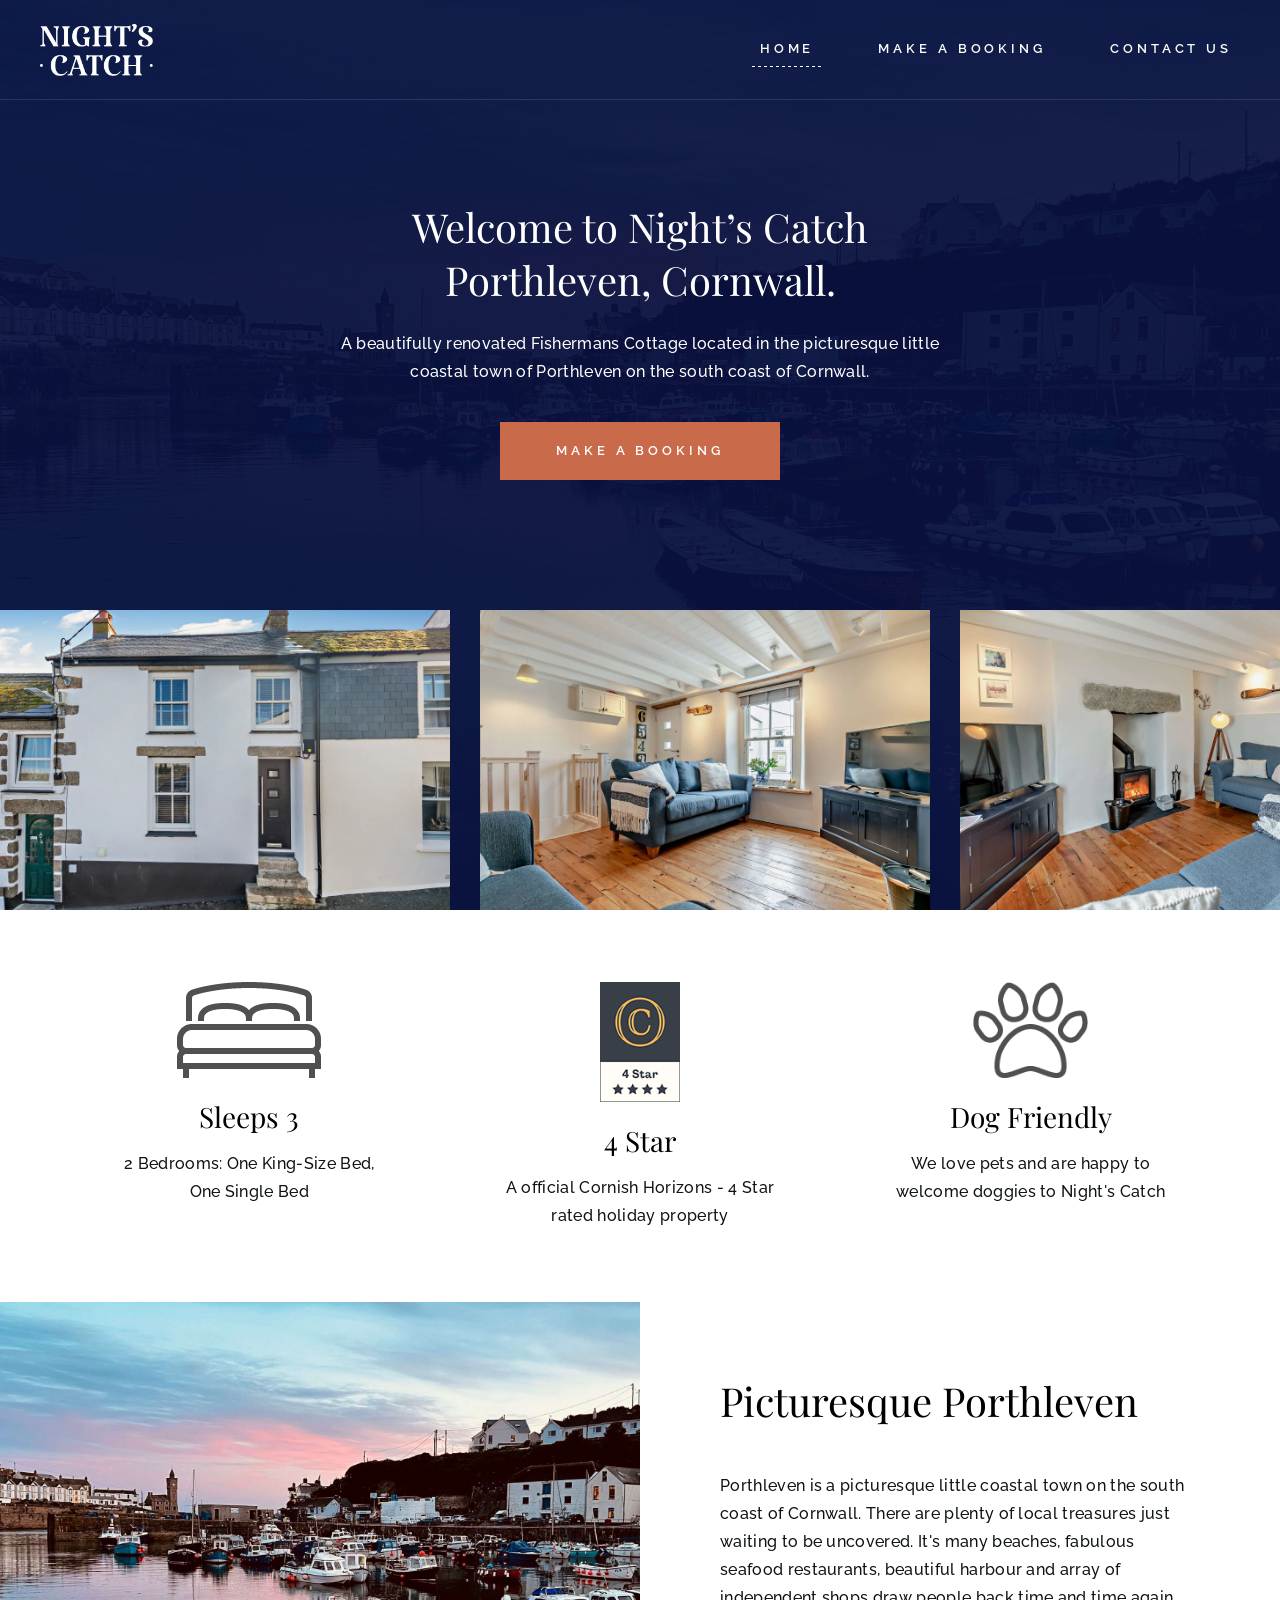
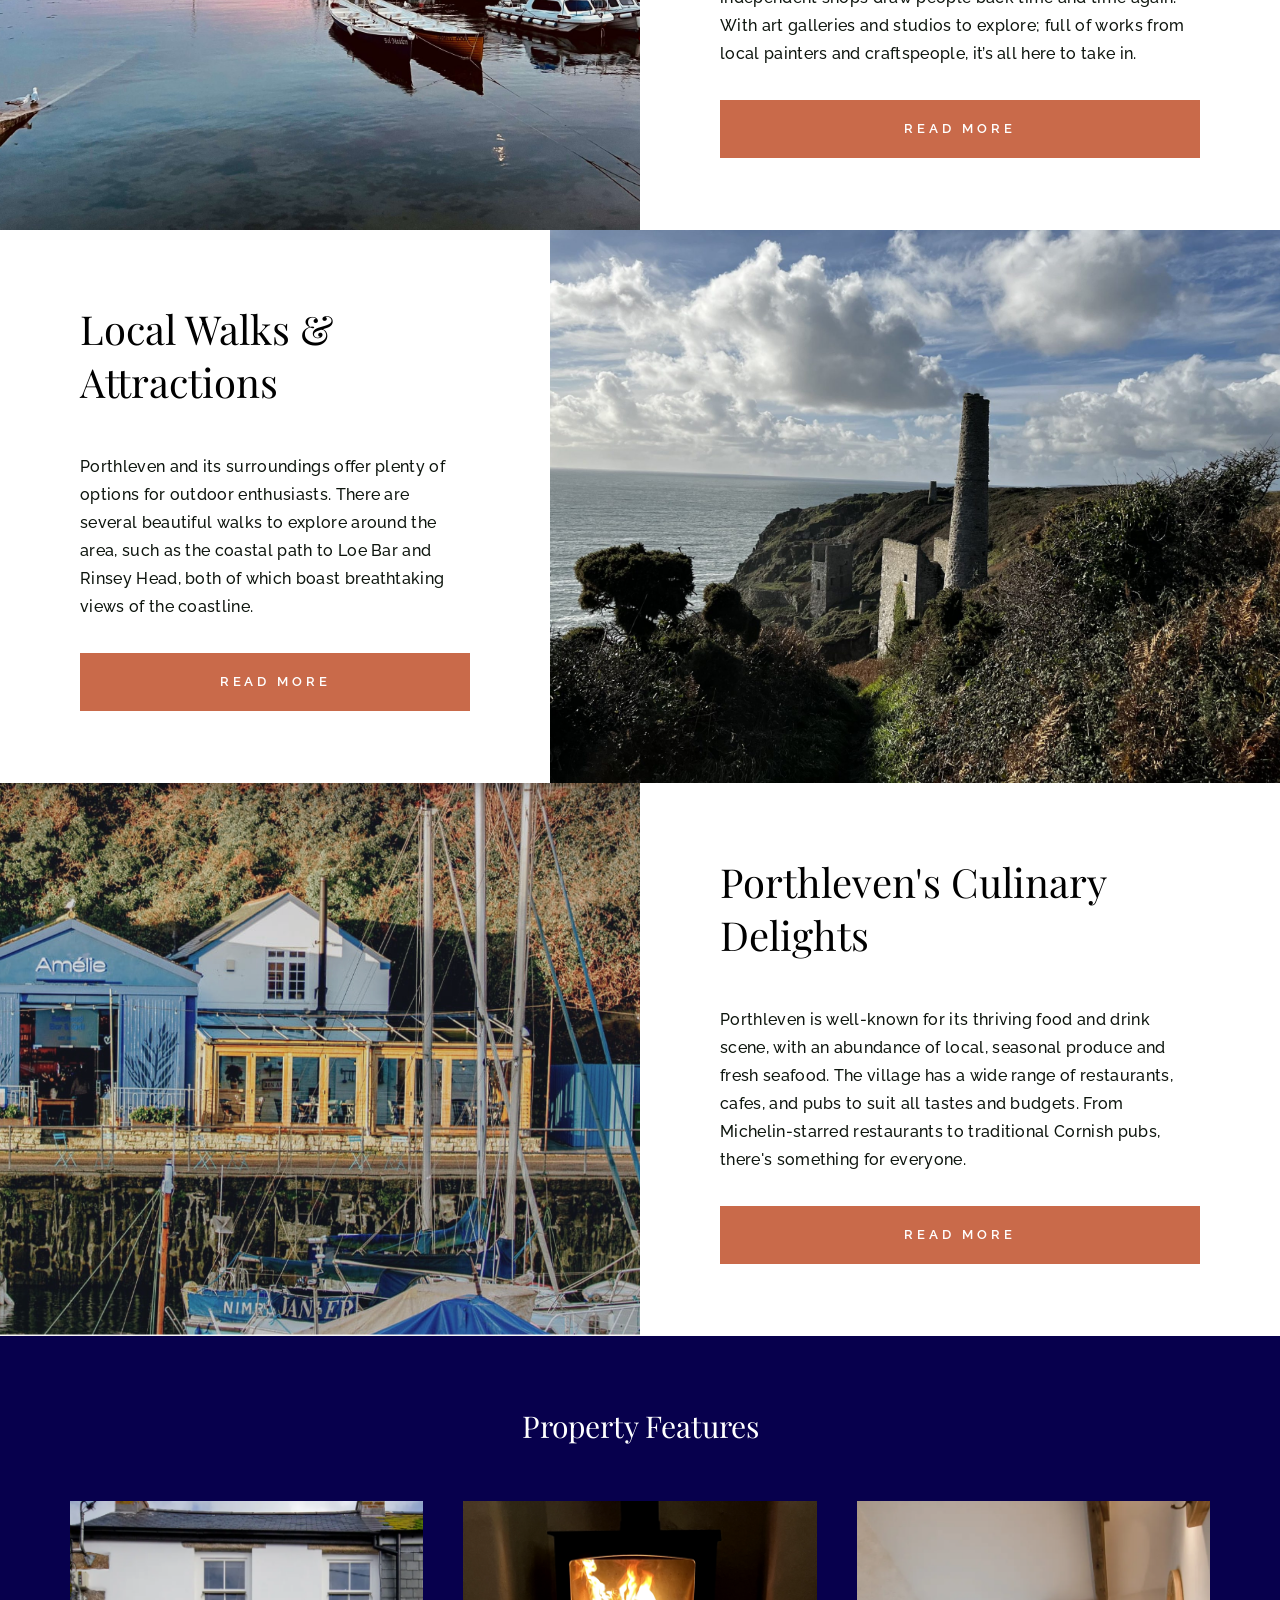
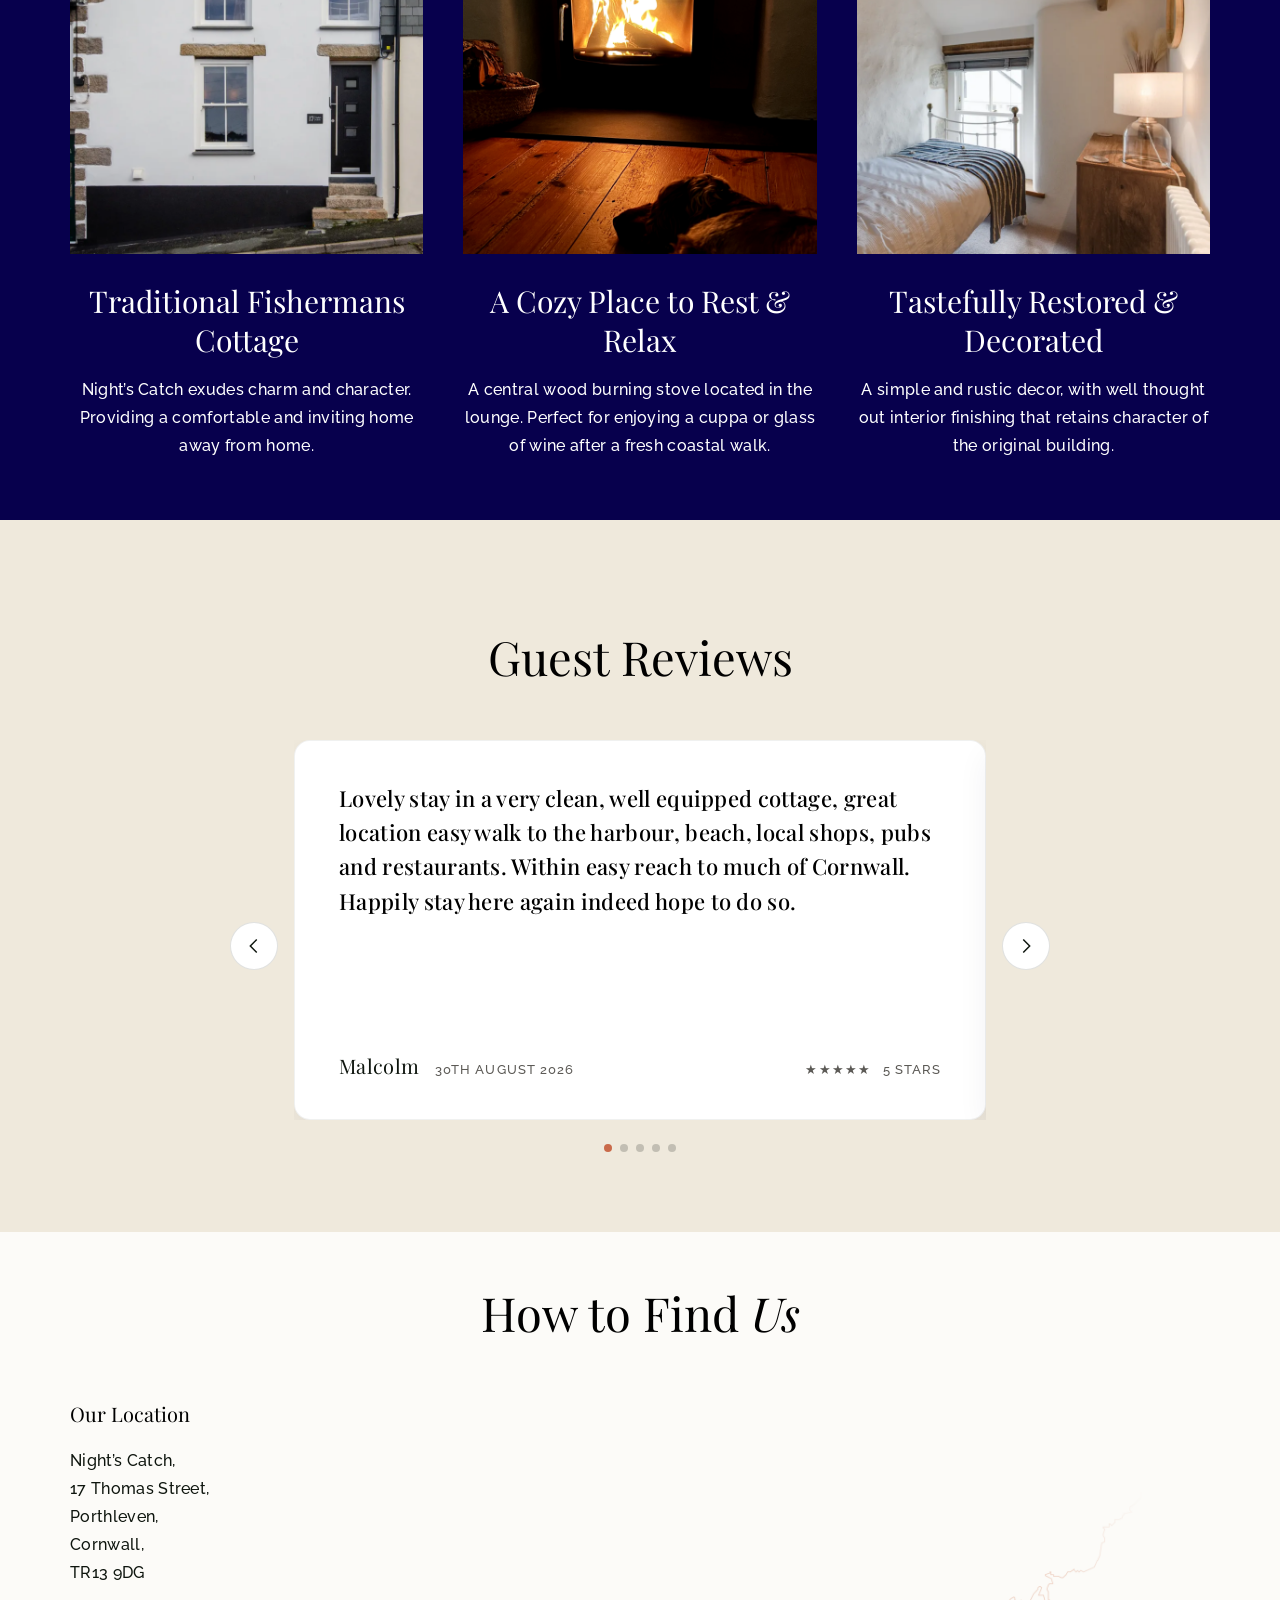
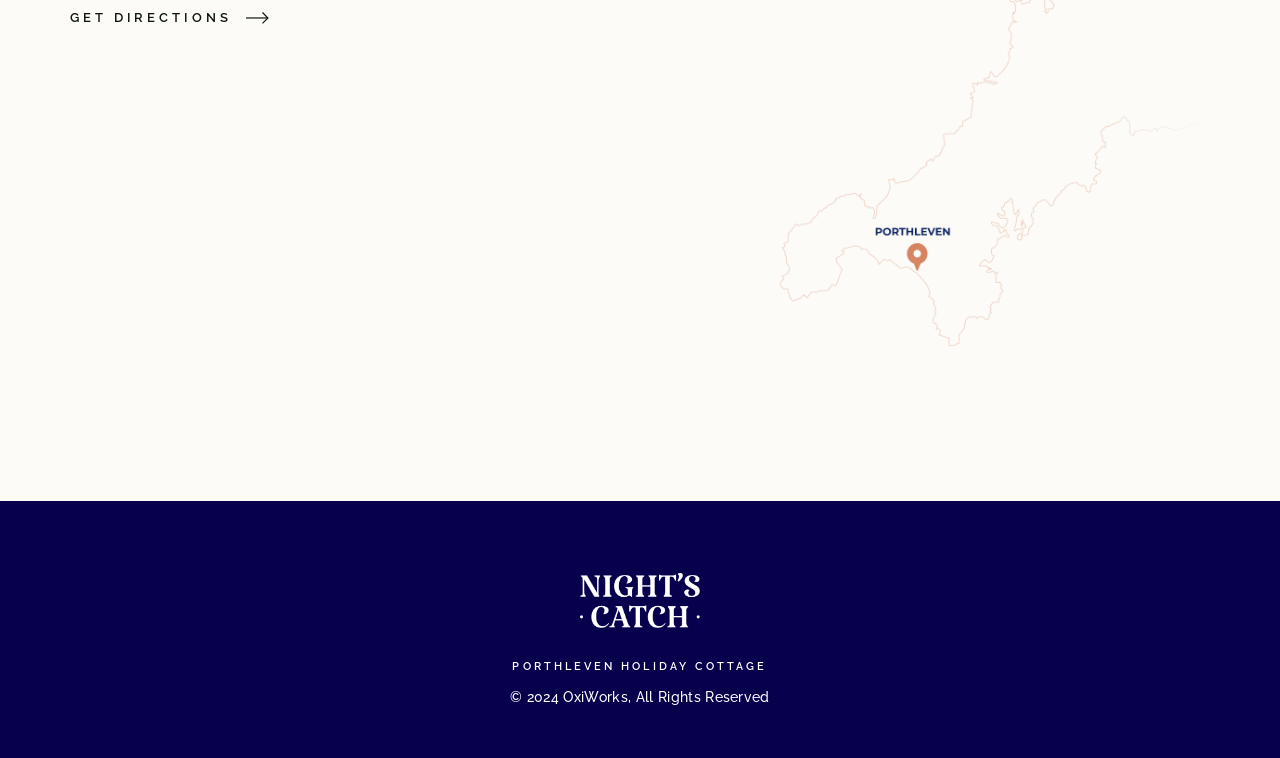
==== commit 6d3f79cc: "Images replaced" ====
--- a/index.html
+++ b/index.html
@@ -27,7 +27,7 @@
       property="og:description"
       content="A beautifully renovated fisherman's cottage in Porthleven. Sleeps 3, dog friendly, short walk to the harbour, beach, pubs and restaurants."
     />
-    <meta property="og:image" content="https://nightscatch.co.uk/images/gallery-Nights-Catch-Frontage.webp" />
+    <meta property="og:image" content="https://nightscatch.co.uk/images/gallery-ch-19.webp" />
     <meta property="og:image:alt" content="The whitewashed front of Night's Catch cottage in Porthleven" />
     <meta name="twitter:card" content="summary_large_image" />
     <meta
@@ -38,7 +38,7 @@
       name="twitter:description"
       content="4-star fisherman's cottage in Porthleven, Cornwall. Sleeps 3, dog friendly, walk to the harbour and beach."
     />
-    <meta name="twitter:image" content="https://nightscatch.co.uk/images/gallery-Nights-Catch-Frontage.webp" />
+    <meta name="twitter:image" content="https://nightscatch.co.uk/images/gallery-ch-19.webp" />
     <link rel="preconnect" href="https://fonts.googleapis.com" />
     <link rel="preconnect" href="https://fonts.gstatic.com" crossorigin />
     <link
@@ -55,9 +55,9 @@
         "description": "A 4-star, dog-friendly renovated fisherman's cottage in Porthleven, Cornwall. Sleeps 3 with one king-size bedroom and one single bedroom.",
         "url": "https://nightscatch.co.uk/",
         "image": [
-          "https://nightscatch.co.uk/images/gallery-Nights-Catch-Frontage.webp",
-          "https://nightscatch.co.uk/images/gallery-Nights-Catch-Lounge-View.webp",
-          "https://nightscatch.co.uk/images/gallery-Nights-Catch-Kitchen.webp"
+          "https://nightscatch.co.uk/images/gallery-ch-19.webp",
+          "https://nightscatch.co.uk/images/gallery-ch-03.webp",
+          "https://nightscatch.co.uk/images/gallery-ch-06.webp"
         ],
         "address": {
           "@type": "PostalAddress",
@@ -181,34 +181,64 @@
         <div class="gallery" data-gallery>
           <div class="gallery-track">
             <figure class="gallery-slide">
-              <img src="images/gallery-Nights-Catch-Frontage.webp" alt="Night's Catch cottage frontage" />
-            </figure>
-            <figure class="gallery-slide">
-              <img src="images/gallery-Nights-Catch-Lounge-View-2.webp" alt="Lounge view of Night's Catch" />
-            </figure>
-            <figure class="gallery-slide">
-              <img src="images/gallery-Nights-Catch-Bathroom.webp" alt="Bathroom at Night's Catch" />
-            </figure>
-            <figure class="gallery-slide">
-              <img src="images/gallery-Nights-Catch-Main-Bedroom.webp" alt="Main bedroom at Night's Catch" />
-            </figure>
-            <figure class="gallery-slide">
-              <img src="images/gallery-Nights-Catch-Kitchen.webp" alt="Kitchen at Night's Catch" />
-            </figure>
-            <figure class="gallery-slide">
-              <img src="images/gallery-Nights-Catch-Kitchen-2.webp" alt="Kitchen dining area at Night's Catch" />
-            </figure>
-            <figure class="gallery-slide">
-              <img src="images/gallery-Nights-Catch-Lounge-View.webp" alt="Lounge with wood burning stove" />
-            </figure>
-            <figure class="gallery-slide">
-              <img src="images/gallery-Nights-Catch-Lounge-View-3.webp" alt="Another lounge view at Night's Catch" />
-            </figure>
-            <figure class="gallery-slide">
-              <img src="images/gallery-Nights-Catch-Main-Bedroom-2.webp" alt="Main bedroom second view" />
-            </figure>
-            <figure class="gallery-slide">
-              <img src="images/gallery-Nights-Catch-Second-Bedroom.webp" alt="Second bedroom with single bed" />
+              <img src="images/gallery-ch-19.webp" alt="Whitewashed front of Night's Catch on Thomas Street, Porthleven" />
+            </figure>
+            <figure class="gallery-slide">
+              <img src="images/gallery-ch-01.webp" alt="Lounge with blue sofas and white beamed ceiling" />
+            </figure>
+            <figure class="gallery-slide">
+              <img src="images/gallery-ch-03.webp" alt="Lounge wood-burning stove with a fire lit" />
+            </figure>
+            <figure class="gallery-slide">
+              <img src="images/gallery-ch-04.webp" alt="Lounge seating and staircase at Night's Catch" />
+            </figure>
+            <figure class="gallery-slide">
+              <img src="images/gallery-ch-02.webp" alt="Flowers on the lounge windowsill overlooking Porthleven" />
+            </figure>
+            <figure class="gallery-slide">
+              <img src="images/gallery-ch-05.webp" alt="Navy and oak kitchen with wine cooler and induction hob" />
+            </figure>
+            <figure class="gallery-slide">
+              <img src="images/gallery-ch-06.webp" alt="Kitchen diner with round table set for four" />
+            </figure>
+            <figure class="gallery-slide">
+              <img src="images/gallery-ch-07.webp" alt="Dining area, wooden stairs and door to the courtyard" />
+            </figure>
+            <figure class="gallery-slide">
+              <img src="images/gallery-ch-08.webp" alt="King-size bedroom with rattan headboard and vaulted ceiling" />
+            </figure>
+            <figure class="gallery-slide">
+              <img src="images/gallery-ch-11.webp" alt="King bedroom with vaulted beamed ceiling and wicker wardrobe" />
+            </figure>
+            <figure class="gallery-slide">
+              <img src="images/gallery-ch-12.webp" alt="King bedroom looking toward the window and dressing area" />
+            </figure>
+            <figure class="gallery-slide">
+              <img src="images/gallery-ch-09.webp" alt="King bed made up with towels for guests" />
+            </figure>
+            <figure class="gallery-slide">
+              <img src="images/gallery-ch-13.webp" alt="Single bedroom with metal bedstead and sloped ceiling" />
+            </figure>
+            <figure class="gallery-slide">
+              <img src="images/gallery-ch-14.webp" alt="Single bedroom with coastal artwork above the bed" />
+            </figure>
+            <figure class="gallery-slide">
+              <img src="images/gallery-ch-10.webp" alt="Bedside lamp, books and glass vase in the bedroom" />
+            </figure>
+            <figure class="gallery-slide">
+              <img src="images/gallery-ch-15.webp" alt="Walk-in shower and vessel sink in the renovated bathroom" />
+            </figure>
+            <figure class="gallery-slide">
+              <img src="images/gallery-ch-16.webp" alt="Bathroom vanity, toilet and window with stone surround" />
+            </figure>
+            <figure class="gallery-slide">
+              <img src="images/gallery-ch-17.webp" alt="White vessel sink and matte black tap" />
+            </figure>
+            <figure class="gallery-slide">
+              <img src="images/gallery-ch-18.webp" alt="Enclosed rear courtyard and wooden porch at Night's Catch" />
+            </figure>
+            <figure class="gallery-slide">
+              <img src="images/gallery-ch-20.webp" alt="Porthleven harbour, a short walk from the cottage" />
             </figure>
           </div>
         </div>
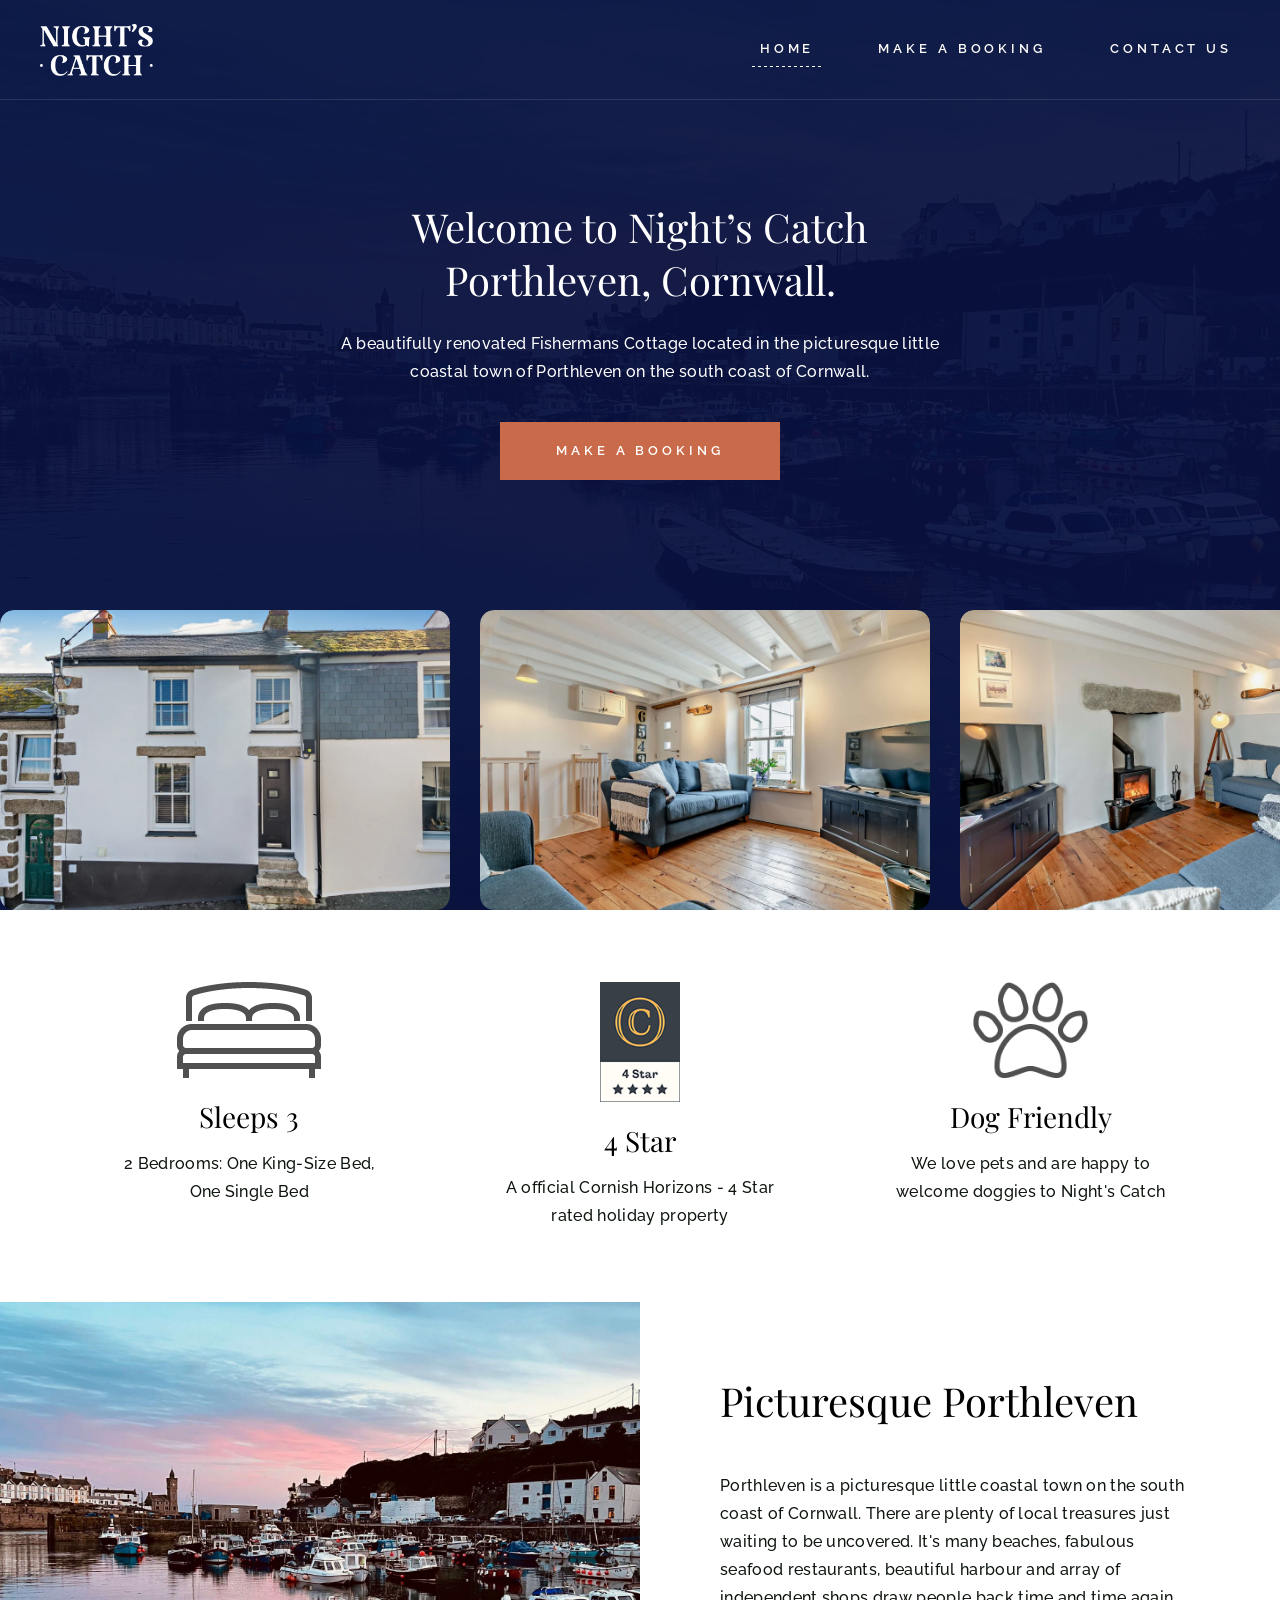
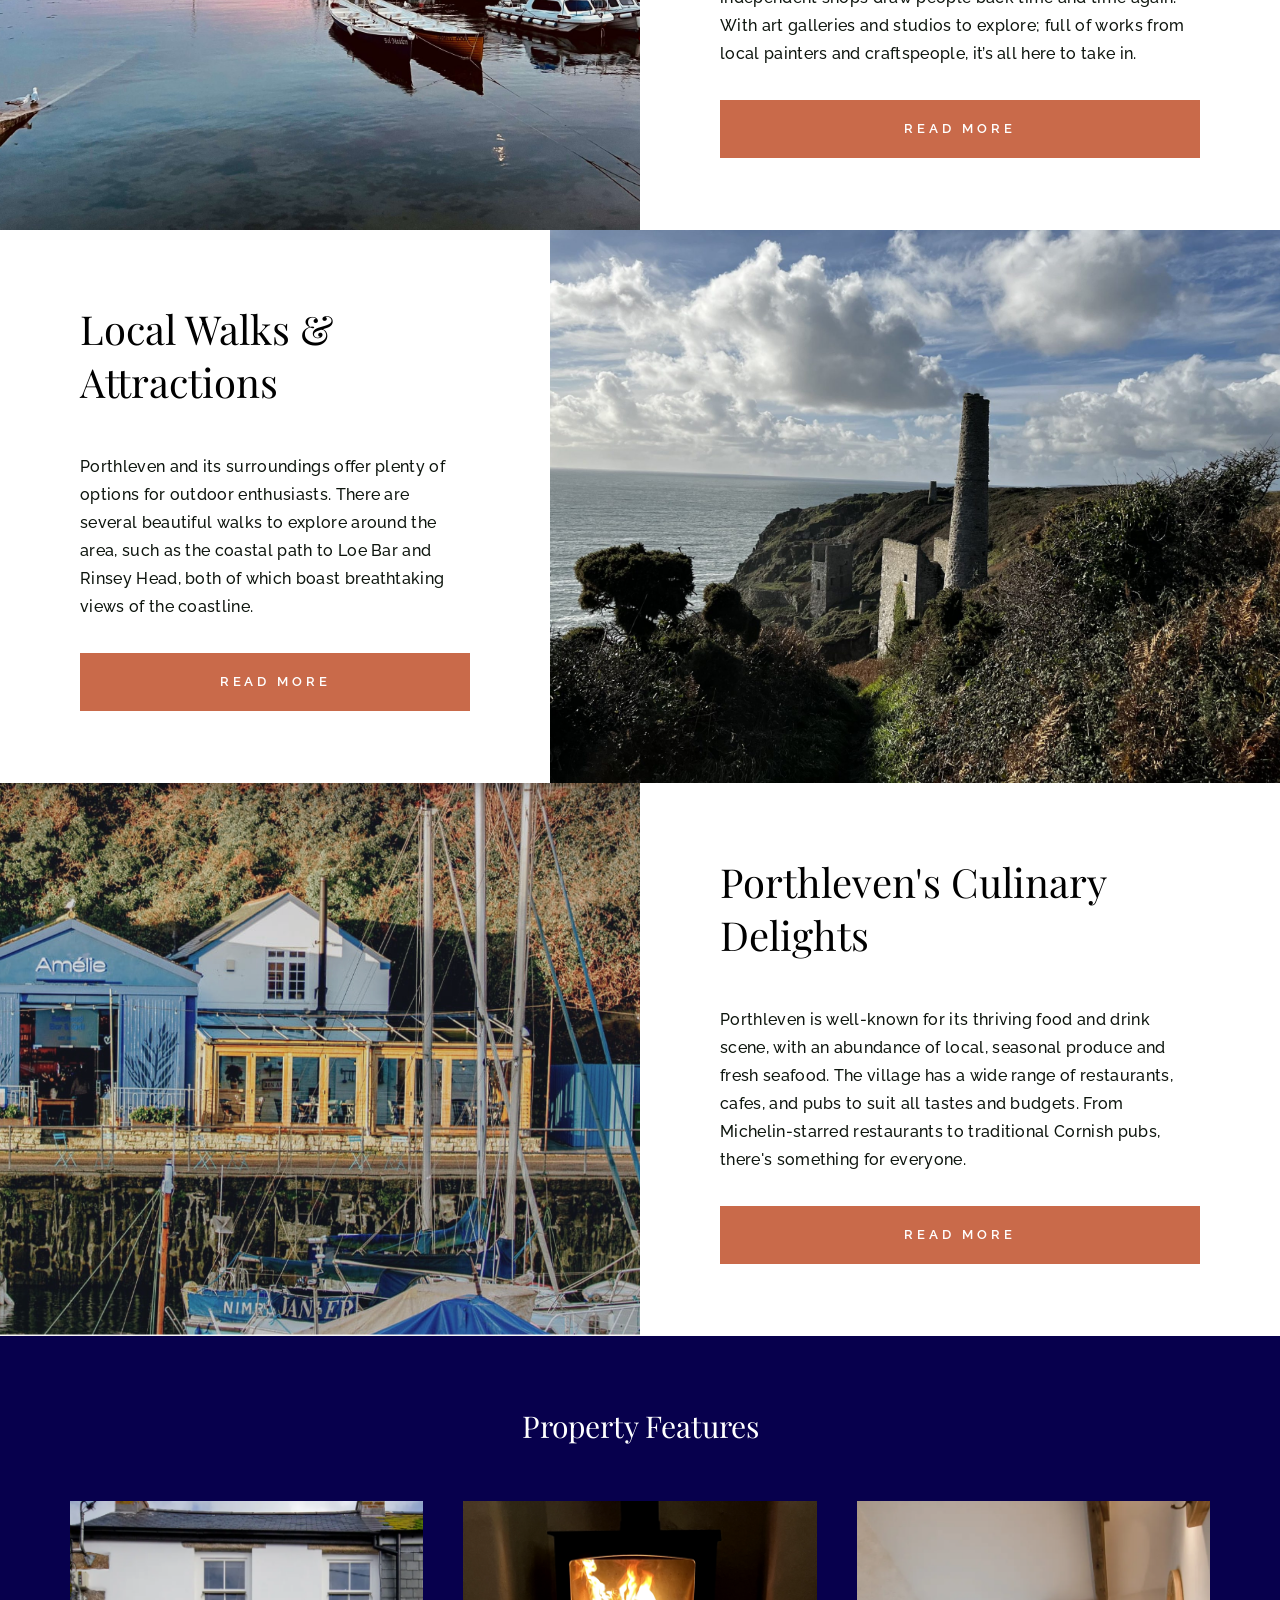
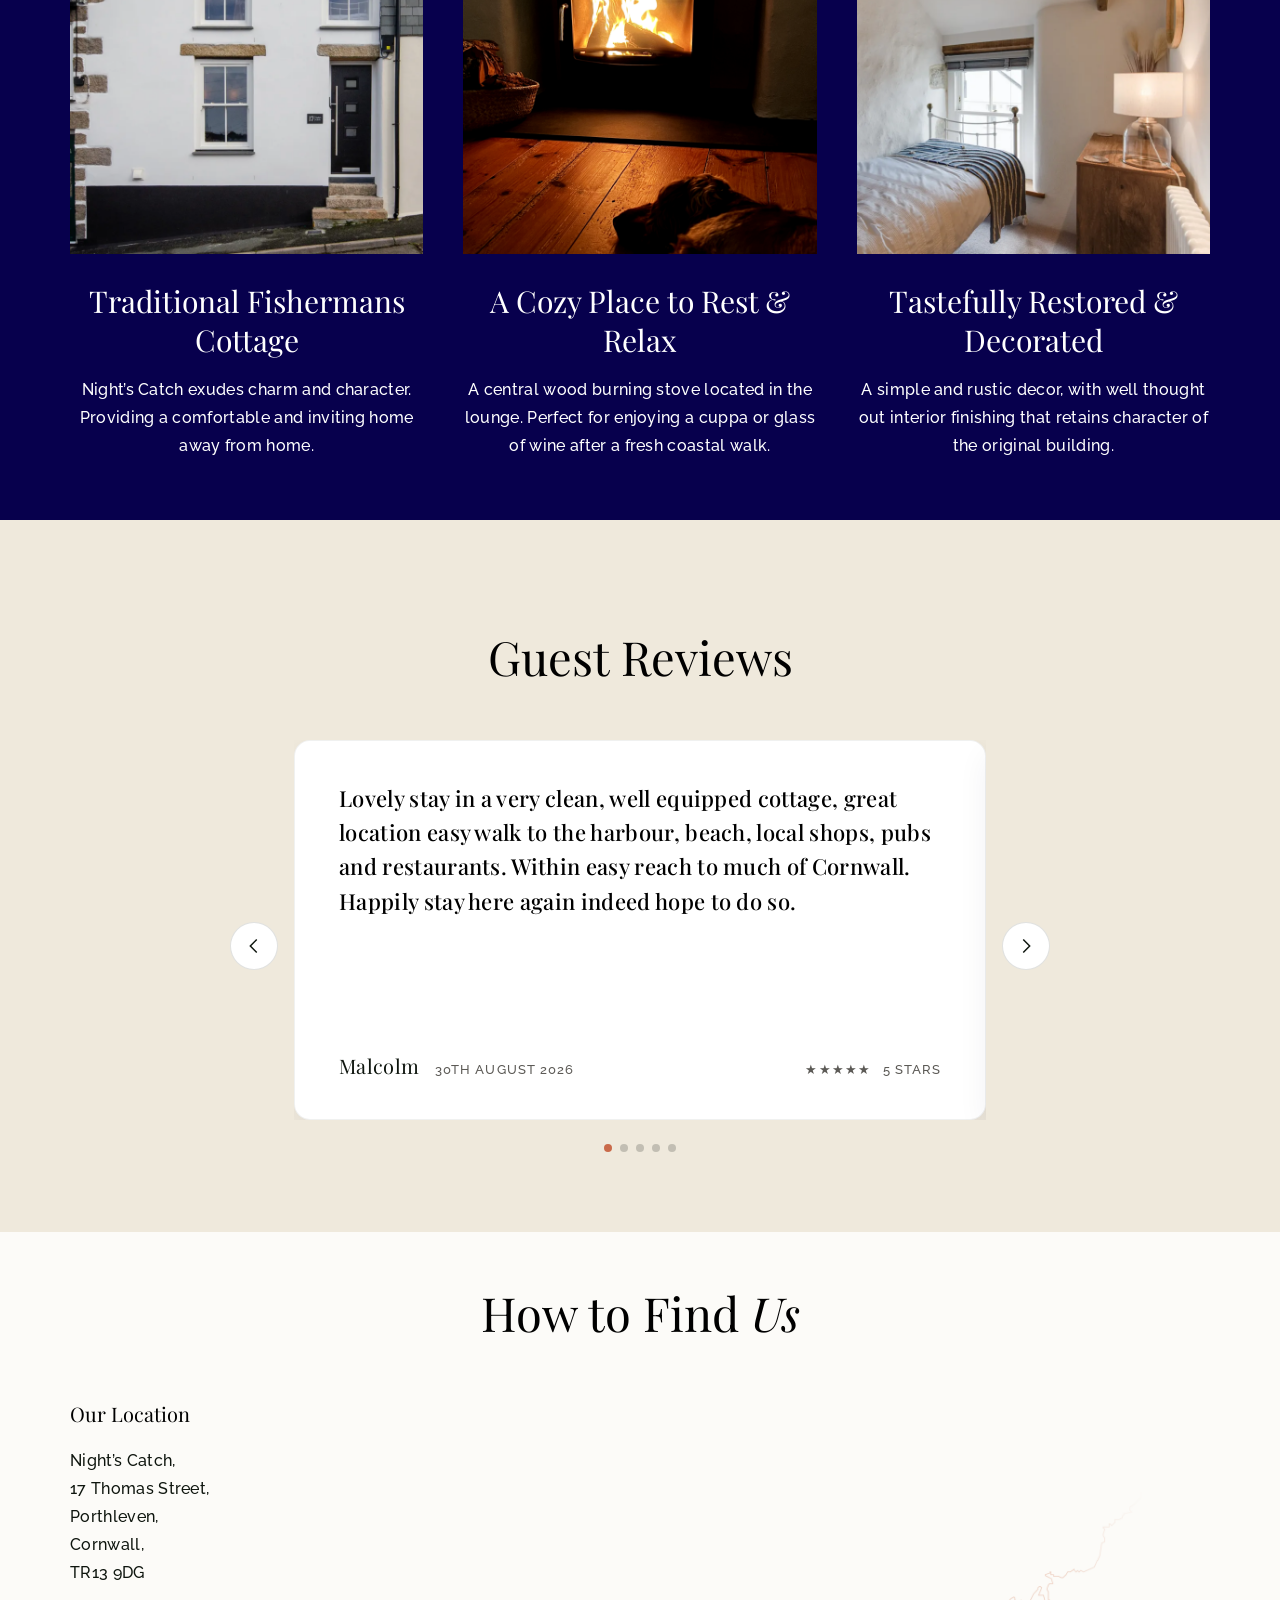
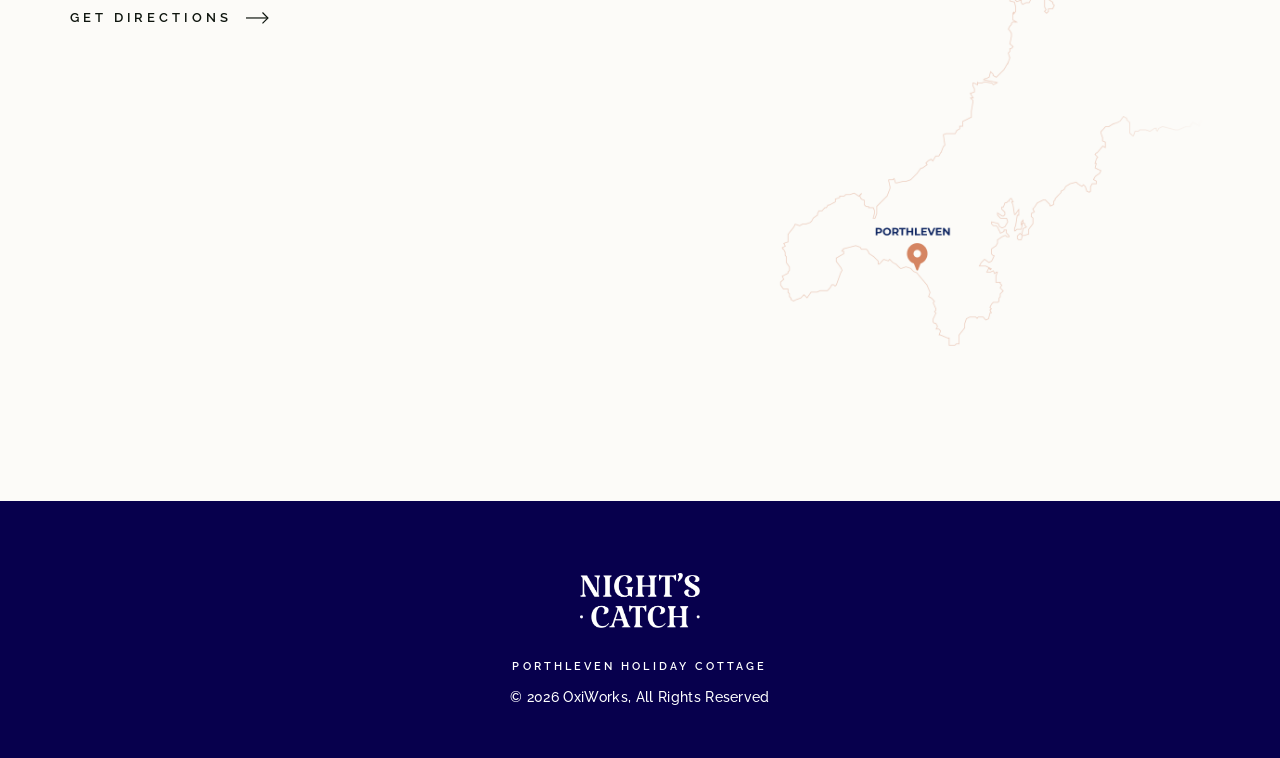
==== commit c962a3b1: "Update index.html" ====
--- a/index.html
+++ b/index.html
@@ -104,7 +104,7 @@
     <header class="site-header" id="site-header">
       <div class="header-inner">
         <a class="logo" href="#top" aria-label="Night's Catch home">
-          <img src="images/logo-stacked.png" alt="Night's Catch – Porthleven Holiday Cottage, Cornwall" />
+          <img src="images/logo-stacked.png" alt="Night's Catch - Porthleven Holiday Cottage, Cornwall" />
         </a>
         <nav class="nav-desktop" aria-label="Top Menu">
           <ul>
@@ -497,7 +497,7 @@
           <img src="images/logo-stacked.png" alt="Night's Catch" />
         </a>
         <p class="footer-tag">Porthleven Holiday Cottage</p>
-        <p class="footer-copy">© 2024 <a href="https://oxiworks.co.uk" target="_blank" rel="noopener noreferrer">OxiWorks</a>, All Rights Reserved</p>
+        <p class="footer-copy">© 2026 <a href="https://oxiworks.co.uk" target="_blank" rel="noopener noreferrer">OxiWorks</a>, All Rights Reserved</p>
       </div>
     </footer>
 
--- a/css/styles.css
+++ b/css/styles.css
@@ -356,12 +356,15 @@
 .gallery-slide {
   margin: 0;
   flex: 0 0 450px;
+  overflow: hidden;
+  border-radius: 14px;
 }
 
 .gallery-slide img {
   width: 450px;
   height: 300px;
   object-fit: cover;
+  border-radius: 14px;
 }
 
 @keyframes gallery-marquee {
